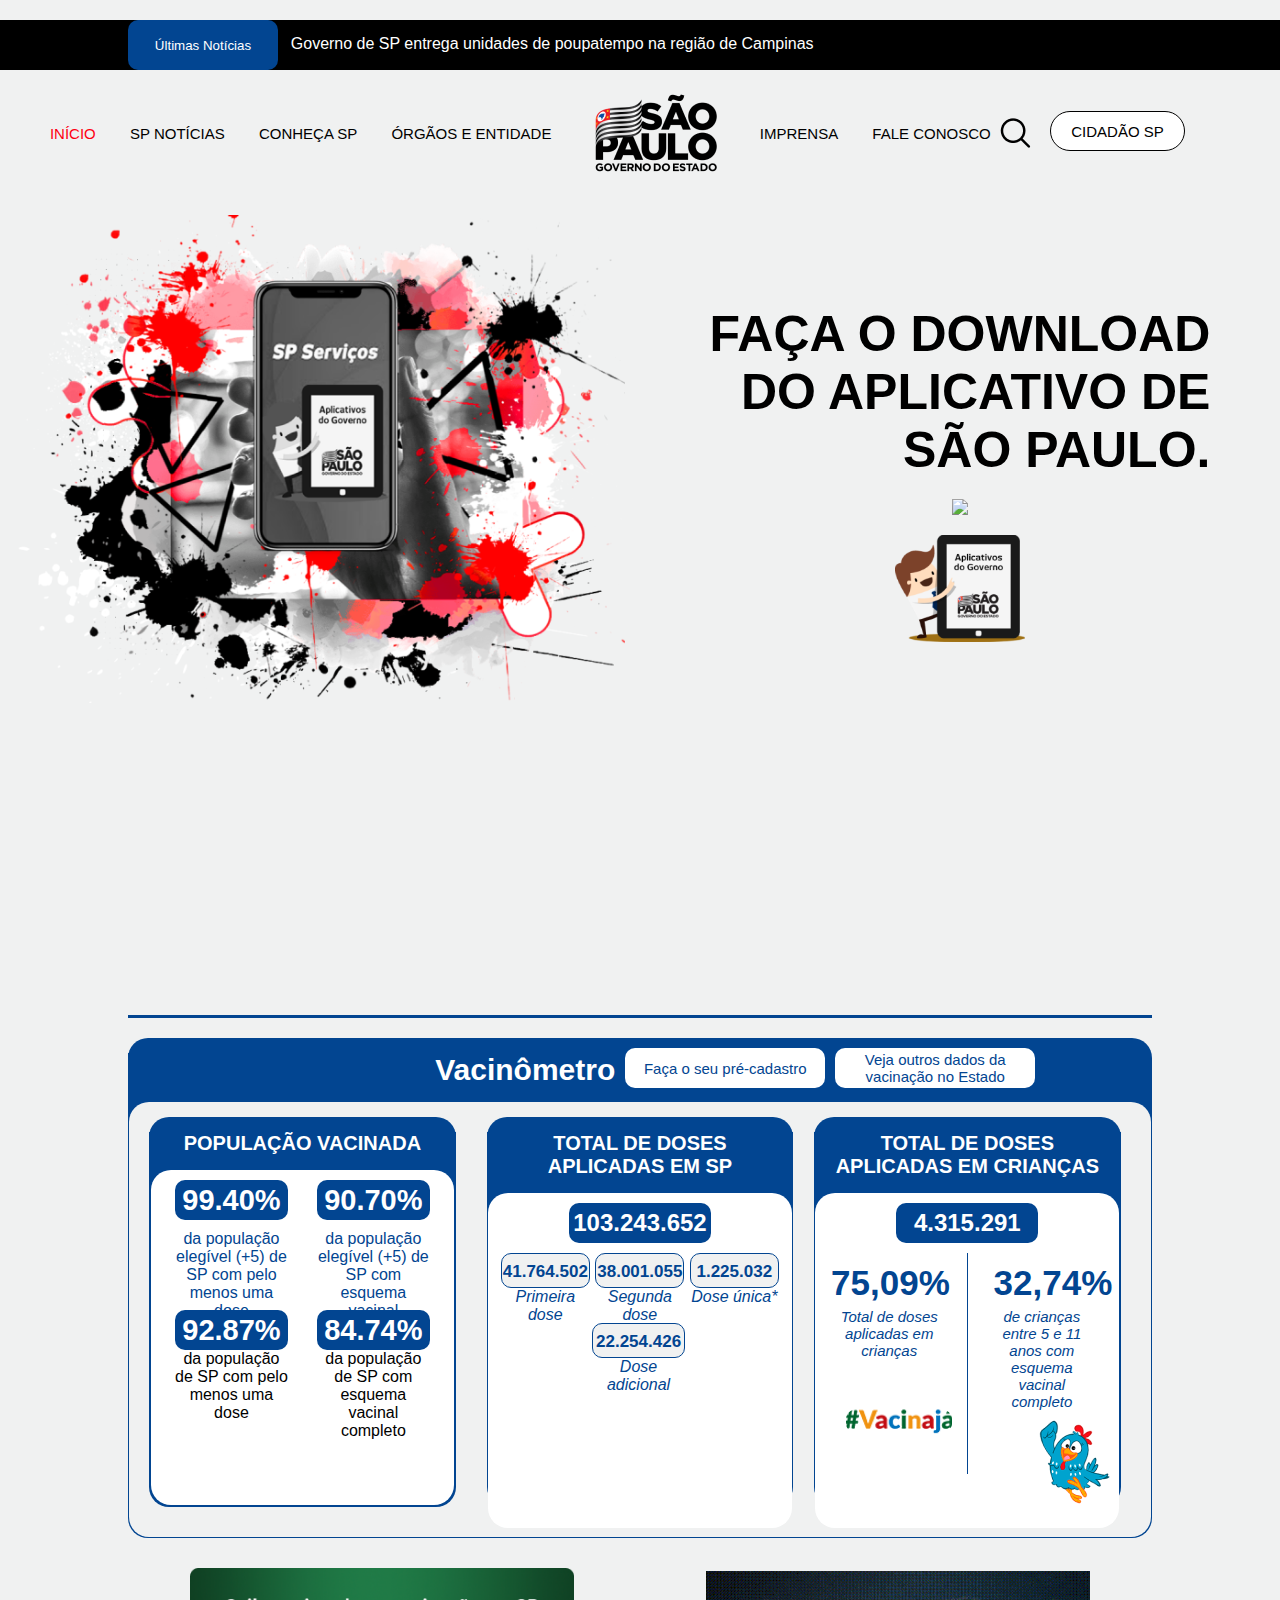
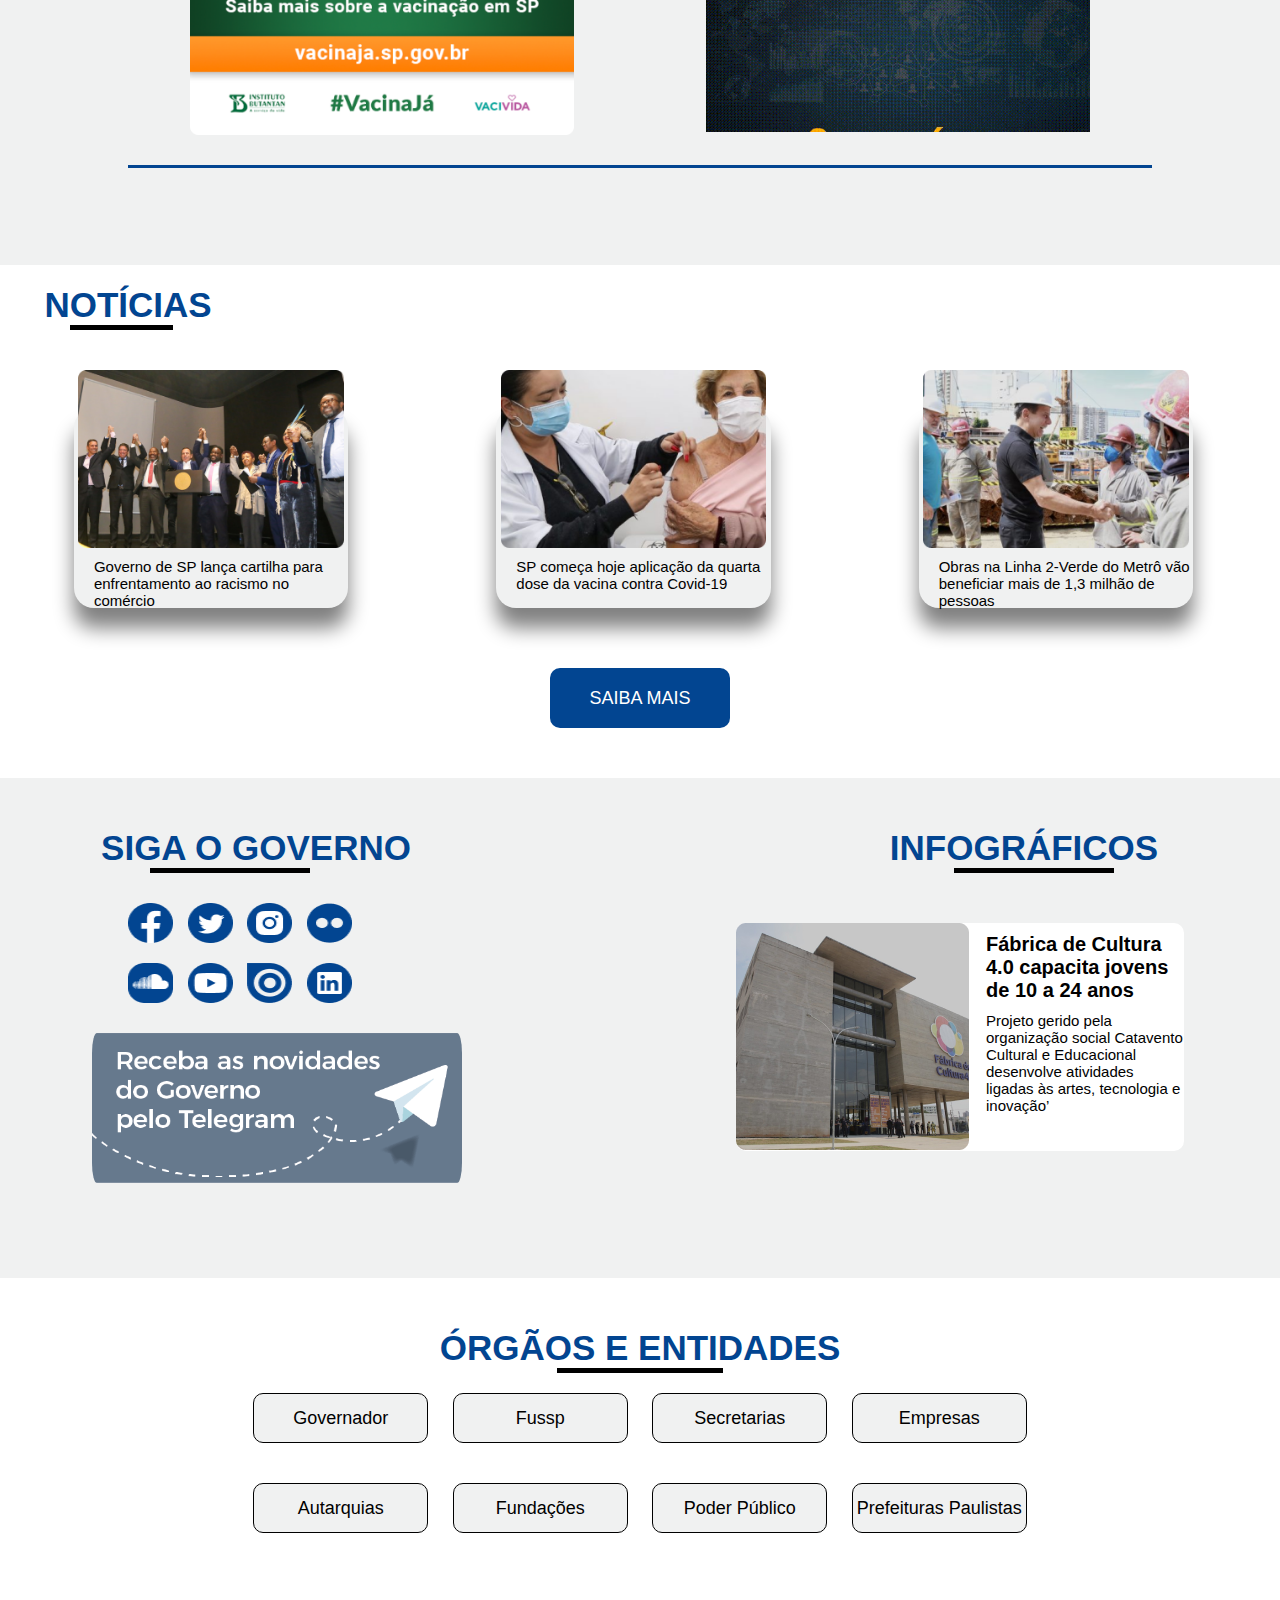
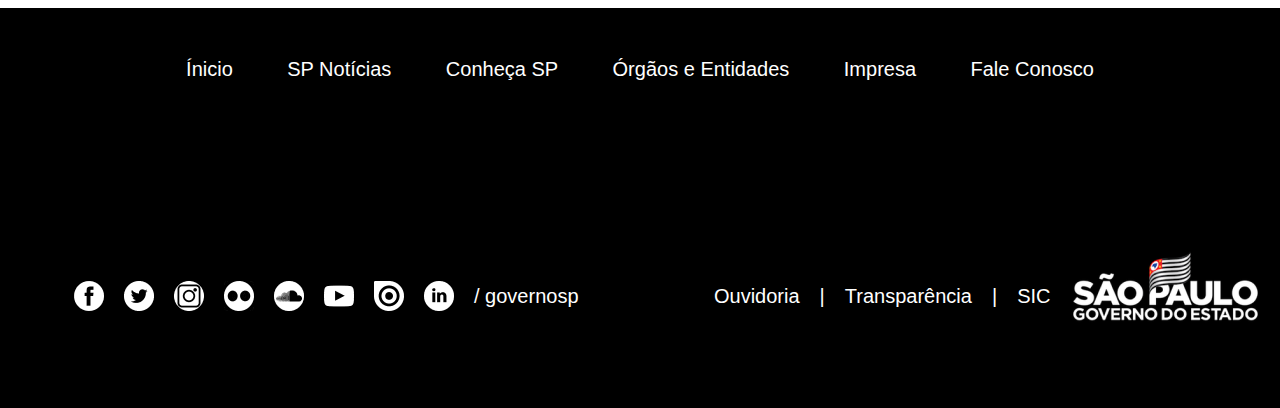
==== index.html @ 32636999 "Add files via upload" ====
<!DOCTYPE html>
<html lang="pt-br">

    <head>
        <meta charset="utf-8" />
        <meta http-equiv="content-language" content="pt-br, en-US," />
        <meta http-equiv="X-UA-Compatible" content="IE=edge">
        <meta name="viewport" content="width=device-width, initial-scale=1.0">
        <title>Governo de SP</title>
        <link rel="stylesheet" type="text/css" href="css/style.css">
    </head>

    <body>
        <main>    
            <div class="noticias">
                <button>Últimas Notícias</button>
                <p>Governo de SP entrega unidades de poupatempo na região de Campinas</p>
            </div>

            <header class="desktop">
                <nav class="paginas">
                <a href="#" class="links select">INÍCIO</a>
                <a href="#" class="links">SP NOTÍCIAS</a>
                <a href="#" class="links">CONHEÇA SP</a>
                <a href="#" class="links">ÓRGÃOS E ENTIDADE</a>
                <img src="imagens/logo.png" class="logo">
                <a href="#" class="links">IMPRENSA</a>
                <a href="#" class="links">FALE CONOSCO</a>
                <img src="imagens/lupa.png" class="icone-busca">
                <button class="botao-cidadao"><a href="#">CIDADÃO SP</a></button>
                </nav>
            </header>

            <header class="mobile">
                <nav class="navbar">
                <img src="imagens/lupa.png" class="icone-busca">
                <img src="imagens/logo.png" class="logo-mobile">

                <ul class="nav-menu">
                    <li class="nav-item">
                        <a href="#" class="nav-link  select">INÍCIO</a>
                    </li>

                    <li class="nav-item">
                        <a href="#" class="nav-link">SP NOTÍCIAS</a>
                    </li>

                    <li class="nav-item">
                        <a href="#" class="nav-link">CONHEÇA SP</a>
                    </li>

                    <li class="nav-item">
                        <a href="#" class="nav-link">ÓRGÃOS E ENTIDADES</a>
                    </li>

                    <li class="nav-item">
                        <a href="#" class="nav-link">IMPRENSA</a>
                    </li>

                    <li class="nav-item">
                        <a href="#" class="nav-link">FALE CONOSCO</a>
                    </li>
                </ul>

                    <div class="hamburger">
                        <span class="bar"></span>
                        <span class="bar"></span>
                        <span class="bar"></span>
                    </div>                                    
                </nav>
            </header>

            <section class="capa">
                <div class="sessao-img">
                    <img src="imagens/capa.png">
                </div>

                <div class="sessao-txt">
                    <h1 class="texto-capa">FAÇA O DOWNLOAD<br/>
                    DO APLICATIVO DE <br/>
                    SÃO PAULO.</h1>
                    <div class="download"><img src="imagens/download.png"></div>
                    <div class="boneco"><img src="imagens/boneco 1.png"></div>
                </div>
            </section>  

            <section class="vacina">
                <div class="linha"></div>

                <div class="vacinometro">
                    <h3>Vacinômetro</h3>
                    <button>Faça o seu pré-cadastro</button>
                    <button>Veja outros dados da vacinação no Estado</button>

                    <div class="vacinas">
                        <div class="populacao">
                        <h1>POPULAÇÃO VACINADA</h1>
                        <div class="fundo-vacina">
                        <div class="botao-populacao">
                        <div class="quantidade"><h2>99.40%</h2></div>
                        <p>da população elegível
                        (+5) de SP com
                        pelo menos uma dose</p>
                        </div>

                        <div class="botao-populacao">
                        <div class="quantidade"><h2>90.70%</h2></div>
                        <p>da população elegível
                        (+5) de SP com
                        esquema vacinal completo</p>
                        </div>

                        <div class="botao-populacao2">
                        <div class="quantidade"><h2>92.87%</h2></div>
                        <p>da população de SP com
                        pelo menos uma dose</p>
                        </div>

                        <div class="botao-populacao2">
                        <div class="quantidade"><h2>84.74%</h2></div>
                        <p>da população de SP com
                        esquema vacinal completo</p>
                        </div>
                        </div><!--fundo-vacina-->
                        </div><!--populacao-->

                        <div class="doses-aplicadas">
                            <h1>TOTAL DE DOSES APLICADAS EM SP</h1>
                            <div class="fundo-vacina">

                                <div class="botao-centro">
                                    <div class="numeros"><h2>103.243.652</h2></div>
                                </div>

                                <div class="botao-branco">
                                    <div class="numeros2"><h2>41.764.502</h2></div>
                                    <p>Primeira dose</p>
                                </div>

                                <div class="botao-branco">
                                    <div class="numeros2"><h2>38.001.055</h2></div>
                                    <p>Segunda dose</p>
                                </div>

                                <div class="botao-branco">
                                    <div class="numeros2"><h2>1.225.032</h2></div>
                                    <p>Dose única*</p>
                                </div>

                                <div class="dose-adicional">
                                    <div class="numeros2"><h2>22.254.426</h2></div>
                                    <p>Dose adicional</p>
                                </div>
                            </div><!--fundo-vacina-->
                            </div><!--doses-aplicadas-->

                        <div class="doses-criancas">
                            <h1>TOTAL DE DOSES APLICADAS EM CRIANÇAS</h1>

                            <div class="fundo-vacina">
                                <div class="botao-centro">
                                    <div class="numeros"><h2>4.315.291</h2></div>
                                </div>

                                <div class="lado-es">
                                    <h2>75,09%</h2>
                                    <p>Total de doses aplicadas em crianças</p>
                                    <img src="imagens/vacinaja.png">
                                </div>

                                <div class="linha-vertical"></div>

                                <div class="lado-di">
                                    <h2>32,74%</h2>
                                    <p>de crianças entre 5 e 11 anos com esquema
                                    vacinal completo</p>
                                    <img src="imagens/galinha-pintadinha.png">    
                                </div>
                            </div><!--fundo-vacina-->

                        </div><!--doses-criancas-->
                    </div><!--vacinas-->
                </div><!--vacinometro-->

                <img src="imagens/saibamais.png" class="saibamais">
                <img src="imagens/gif.gif" class="gif">

                <div class="linha"></div>
            </section>

            <section class="ultimas-noticias">
                <h1>NOTÍCIAS</h1>
                <div class="sublinhado"></div>

                <div class="noticia">
                    <div class="fundo-noticia">
                        <img src="imagens/noticia1.png">
                        <div class="fundo-secundario">
                            <p>Governo de SP lança cartilha para 
                            enfrentamento ao racismo no comércio</p>
                        </div>
                    </div><!--fundo-noticia-->

                    <div class="fundo-noticia">
                        <img src="imagens/noticia2.png">
                        <div class="fundo-secundario">
                            <p>SP começa hoje aplicação da quarta dose 
                            da vacina contra Covid-19</p>
                        </div>
                    </div><!--fundo-noticia-->

                    <div class="fundo-noticia">
                        <img src="imagens/noticia3.png">                    
                        <div class="fundo-secundario">
                            <p>Obras na Linha 2-Verde do Metrô vão beneficiar 
                            mais de 1,3 milhão de pessoas</p>
                        </div>
                    </div><!--fundo-noticia-->

                </div><!--noticia-->

                <button class="botao"><a href="">SAIBA MAIS</a></button>
            </section>

            <section class="informacoes">
                <div class="sociais">
                    <h1>SIGA O GOVERNO</h1>
                    <div class="sublinhado2"></div>
                        <div class="icons">
                            <img src="imagens/Facebook.png">
                            <img src="imagens/Twitter.png">
                            <img src="imagens/Instagram.png">
                            <img src="imagens/Flickr.png">
                            <br/>
                            <img src="imagens/SoundCloud.png">
                            <img src="imagens/YouTube.png">
                            <img src="imagens/aaaaa.png">
                            <img src="imagens/LinkedIn.png">
                        </div><!--icons-->

                    <img src="imagens/telegram.gif" class="telegram">
                </div>

                <div class="infografico">
                    <h1>INFOGRÁFICOS</h1>
                    <div class="sublinhado3"></div>

                    <div class="info">                    
                        <div class="fundo-info">
                            <img src="imagens/infografica.png">
                            <h2>Fábrica de Cultura 4.0 capacita 
                            jovens de 10 a 24 anos</h2>

                            <p>Projeto gerido pela organização social Catavento 
                            Cultural e Educacional desenvolve atividades ligadas às artes,
                            tecnologia e inovação’</p>
                        </div>
                    </div>    
                </div><!--infografico-->
            </section>

            <section class="orgaos">
                <h1>ÓRGÃOS E ENTIDADES</h1>
                <div class="sublinhado5"></div>

                <div class="botoes">
                    <button> Governador</button>
                    <button> Fussp</button>
                    <button> Secretarias</button>
                    <button> Empresas</button>
                    <br/>
                    <button> Autarquias</button>
                    <button> Fundações</button>
                    <button> Poder Público</button>
                    <button> Prefeituras Paulistas</button>
                </div>    
            </section>

            <footer class="rodape">
                <div class="link-rodape">
                    <a href="">Ínicio</a>
                    <a href="">SP Notícias</a>
                    <a href="">Conheça SP</a>
                    <a href="">Órgãos e Entidades</a>
                    <a href="">Impresa</a>
                    <a href="">Fale Conosco</a>
                </div>

                <div class="icones-branco">
                    <img src="imagens/facebook-branco.png">
                    <img src="imagens/twitter-branco.png">
                    <img src="imagens/instagram-branco.png">
                    <img src="imagens/flickr-branco.png">
                    <img src="imagens/soundcloud-branco.png">
                    <img src="imagens/youtube-branco.png">
                    <img src="imagens/aaaaa-branco.png">
                    <img src="imagens/linkedin-branco.png">
                    <p> / governosp </p>
                </div>

                <div class="contatos">            
                    <div class="palavras">
                        <h1>Ouvidoria</h1>
                        <h1>|</h1>
                        <h1>Transparência</h1>
                        <h1>|</h1>
                        <h1>SIC</h1>
                        <div class="logo-branca"><img src="imagens/logo-branca.png"></div>
                    </div>           
                </div><!--contatos-->
            </footer>    
        </main>
        <script src="js/menu.js"></script>
    </body>
</html>
---- css/style.css ----
* {
    margin: 0;
    padding: 0;
    border: 0;
    box-sizing: border-box;
    font-family: arial;
    text-align: center;
}

html,body{
	width: 100%;
    background-color: #F0F1F1;
}

main {
    position: relative;
    width: 100%;
    height: auto;
    margin: auto;
    background-color: #F0F1F1;
}

.noticias{
    width: 100%;
    height: 50px;
    background-color: #000000;
    margin-top: 20px;
}

.noticias button{
    width: 150px;
    height: 50px;
    float: left;
    color: white;
    margin-left: 10%;
    border-radius: 10px;
    background-color: #024591;
}

.noticias p{
    float: left;
    color: white;
    margin-left: 1%;
    margin-top: 15px;
}

.desktop {
    position: relative;
    width: 100%;
    height: 75px;
    font-size: 12px;
    margin-top: 20px;
    margin-left: -30px;
}

.paginas, .links,img{
	text-decoration: none;
	color: black;
	list-style-type: none;
    font-size: 15px;
    vertical-align: middle;
    padding: 0 15px;
}

.links:hover{color: #FF0011;}

.select{color: #FF0011;}

.botao-cidadao{
    background-color: #fff;
    border: black 1.5px solid;
    border-radius: 20px;
    width: 135px;
    height: 40px;
    text-decoration: none;
	color: black;
    font-size: 15px;
    padding: 0 15px;
	color: black;
	list-style-type: none;
    cursor: pointer;
}

.botao-cidadao a{
    text-decoration: none;
	color: black;
	list-style-type: none;
    cursor: pointer;
}

.mobile{
    position: relative;
    display: none;
}

.navbar{
    position: relative;
    min-height: 100px;
    display: flex;
    justify-content: space-between;
    align-items: center;
    padding: 0 24px;
    background-color: #fff;
    border: 1px solid;
    box-shadow: 0px 1px 5px #000;
    font-size: 16px;
}

.hamburger{
    display: none;
    cursor: pointer;
}

.bar{
    display: block;
    width: 30px;
    height: 5px;
    margin: 5px auto;
    -webkit-transition: all 0.3s;
    transition: all 0.3s;
    background-color: #000;
}

.logo-mobile{
    width: 140px;
    height: auto;
}

.icone-busca{
    width: auto;
    height: auto;
    margin-left: -25px;
    cursor: pointer;
}

.capa{
    width: 100%;
    height: 780px;
    margin-top: 50px;
}

.sessao-img{
    width: 50%;
    float: left;
}

.sessao-img img{
    width: 100%;
    height: 100%;
}

.sessao-txt{
    width: 50%;
    float: left;
    text-align: center;
}

.texto-capa{
    font-size: 50px;
    text-align: right;
    margin: 90px auto 0 auto;
    display: flex;
    justify-content: center;
}

.download img{
    width: 40%;
    margin: auto;
    margin-top: 20px; 
}

.boneco img{
    width: 25%;
    margin: auto;
    margin-top: 20px;
}

.vacina{
    position: relative;
    width: 100%;
    height: 500px;
}

.linha{
    width: 80%;
    height: 3px;
    margin: 20px auto;
    background-color: #024591;
}

.vacinometro{
    width: 80%;
    margin: 20px auto;
    border-radius: 20px; 
    height: 500px;
    background-color: #024591;
}

.vacinometro h3{
    color: white;
    font-size: 30px;
    margin: 15px auto;
    float: left;
    padding-left: 30%;
    background-color: #024591;
}

.vacinometro button{
    color: #024591;;
    font-size: 15px;
    width:  200px;
    height: 40px;
    margin: 10px 0 0 10px;
    border-radius: 10px; 
    float: left;
    background-color: white;
    cursor: pointer;
}

.vacinas{
    position: relative;
    width: 99.9%;
    height: 435px;
    border-radius: 20px;
    margin: auto;
    padding: 15px 0;
    background-color: #F0F1F1;
    clear: both;
}

.populacao{
    width: 30%;
    margin: 0 2%;
    border-radius: 20px; 
    height: 390px;
    background-color: #024591;
    float: left;
}

.populacao h1{
    color: white;
    font-size: 20px;
    margin: 15px auto;
    float: none;
    background-color: #024591;
}

.fundo-vacina{
    width: 99%;
    height: 335px;
    border-radius: 20px;
    padding: 10px;
    margin: auto;
    background-color: white;
    clear: both;
}

.botao-populacao{
    float: left;
    width: 40%;
    height: 30px;
    margin: 0px 5%;
}

.botao-populacao h2{
    font-size: 29px;
    line-height: 40px;
}

.botao-populacao p{
    margin-top: 10px;
    color: #024591;
}

.botao-populacao2{
    float: left;
    width: 40%;
    height: 30px;
    margin: 0px 5%;
    margin-top: 100px;
}

.botao-populacao2 h2{
    font-size: 29px;
    line-height: 40px;
}

.botao-populacao p{
    margin-top: 10px;
    color: #024591;
}

.quantidade{
    width: 100%;
    height: 40px;
    border-radius: 10px;
    color: white;
    background-color: #024591;
}

.doses-aplicadas{
    width: 30%;
    margin: 0 1%;
    border-radius: 20px; 
    height: 390px;
    background-color: #024591;
    float: left;
    text-align: center;
}

.doses-aplicadas h1{
    color: white;
    font-size: 20px;
    margin: 15px auto;
    padding: 0 2%;
    background-color: #024591;
}

.botao-branco{
    float: left;
    width: 33.3%;
    height: 30px;
    padding: 0px 1%;
    margin-top: 10px;
}

.dose-adicional{
    float: none;
    clear: both;
    width: 33%;
    height: 30px;
    margin: 0px 33%;
    margin-top: 80px;
}

.dose-adicional p{
    color: #024591;
    font-style: italic;
}

.botao-branco h2{
    font-size: 17px;
    vertical-align: middle;
}

.dose-adicional h2{font-size: 17px;}

.botao-branco p{
    color: #024591;
    font-style: italic;
}

.numeros{
    width: 50%;
    height: 40px;
    border-radius: 10px;
    line-height: 40px;
    color: white;
    display: flex;
    justify-content: center;
    margin: auto;
    background-color: #024591;
}

.numeros2{
    width: 100%;
    height: 35px;
    line-height: 35px;
    border-radius: 10px;
    color: #024591;
    clear: both;
    background-color: #F0F1F1;
    border: #024591 1px solid;
}

.doses-criancas{
    width: 30%;
    margin: 0 1%;
    border-radius: 20px; 
    height: 390px;
    background-color: #024591;
    float: left;
    text-align: center;
}

.doses-criancas h1{
    color: white;
    font-size: 20px;
    margin: 15px auto;
    padding: 0 2%;
    background-color: #024591;
}

.lado-es{
    float: left;
    width: 45%;
    height: 30px;
    padding: 0px 2%;
    margin-top: 20px;
}

.lado-es h2{
    font-size: 35px;
    color: #024591;
    padding-left: 0%;
    margin: auto;
}

.lado-es p{
    font-size: 15px;
    margin-top: 5px;
    color: #024591;
    padding-left: 0%;
    font-style: italic;
}

.lado-es img{
    font-size: 15px;
    margin-top: 50px;
    padding-right: 0%;
    color: #024591;
    object-fit:contain;
}

.linha-vertical{
    width: 0.3%;
    height: 70%;
    float: left;
    margin-left: 5%;
    margin-top: 10px;
    background-color: #024591;
}

.lado-di{
    float: left;
    width: 45%;
    height: 30px;
    padding: 0px 2%;
    margin-top: 20px;
}

.lado-di h2{
    font-size: 35px;
    color: #024591;
    padding-left: 17%;
}

.lado-di p{
    font-size: 15px;
    margin-top: 5px;
    padding-left: 17%;
    font-style: italic;
    color: #024591;
}

.lado-di img{
    font-size: 15px;
    margin-top: 10px;
    padding-left: 55%;
    color: #024591;
}

.saibamais{
    width: 40%;
    height: auto;
    padding: 10px 5%;
}

.gif{
    width: 40%;
    height: auto;
    border-radius: 20px;
    padding: 10px 5%;
}

.ultimas-noticias{
    position: relative;
    width: 100%;
    height: auto;
    background-color: white;
    margin-top: 350px;
}

.ultimas-noticias h1{
    color: #024591;
    font-size: 35px;
    padding-top: 20px;
    padding-right: 80%;
}

.sublinhado{
    width: 8%;
    height: 5px;
    margin-left: 5.5%;
    background-color: #000;
}

.noticia{
    position: relative;
    width: 100%;
}

.fundo-noticia {
    width: 33%;
    margin: 20px auto;
    float: left;
}

.fundo-noticia img{
    width: 70%;
    height: auto;
    margin: 20px auto;
    float: none;
}

.fundo-secundario{
    width: 65%;
    height: 200px; 
    margin: 20px auto;
    margin-top: -160px;
    padding-bottom: 20px;
    border-radius: 20px;
    background-color: #F0F1F1;
    box-shadow: 0px 20px 20px gray;
}

.fundo-noticia p{
    height: auto;
    font-size: 15px;
    text-align: left;
    margin:auto;
    padding: 150px 0 0 20px;
}

.botao{
    position: relative;
    width: 180px;
    height: 60px;
    margin: 50px 0;
    font-size: 18px;
    font-style: bold;
    border-radius: 10px;
    background-color: #024591;
    margin-top: 20px;
    cursor: pointer;
}

.botao a{
    color: white;
    text-decoration: none;
}

.informacoes{
    position: relative;
    width: 100%;
    height: 500px;
    float: left;
}

.sociais{
    position: relative;
    width: 50%;
    float: left;
}

.sociais h1{
    color: #024591;
    font-size: 35px;
    padding-top: 50px;
    padding-right: 20%;
}

.sublinhado2{
    width: 25%;
    height: 5px;
    margin-left: 23.5%;
    background-color: #000;
}

.icons{
    margin-right: 25%;
    padding-top: 20px;
}

.icons img{
    width: 55px;
    height: 60px;
    margin: auto;
    padding: 10px 5px;
}

.telegram{
    width: 400px;
    height: 150px;
    margin-top: 20px;
    border-radius: 20px;
    margin-right: 13.5%;
}

.infografico{
    position: relative;
    width: 50%;
    float: left;
}

.infografico h1{
    color: #024591;
    font-size: 35px;
    padding-top: 50px;
    padding-left: 20%;
}

.sublinhado3{
    width: 25%;
    height: 5px;
    margin-left: 49%;
    background-color: #000;
}

.info{
    float: left;
    padding-right: 25%;
    padding: 0 15%;
}

.info img{
    width: auto;
    height: auto;
    float: left;
    padding: 0;
}

.fundo-info{
    width: 100%;
    height: 228px;
    float: left;
    margin: auto;
    margin-top: 50px;
    border-radius: 10px;
    background-color: white;
}

.fundo-info h2{
    font-size: 20px;
    padding: 10px 0 0 250px;
    text-align: left;
}

.fundo-info p{
    font-size: 15px;
    text-align: left;
    padding: 10px 0 0 250px;
}

.orgaos{
    position: relative;
    width: 100%;
    height: 330px;
    background-color: white;
    margin-top: 500px;
}

.orgaos h1{
    color: #024591;
    font-size: 35px;
    padding-top: 50px;
}

.sublinhado5{
    width: 13%;
    height: 5px;
    margin: auto;
    background-color: #000;
}

.botoes button{
    position: relative;
    width: 175px;
    height: 50px;
    font-size: 18px;
    font-style: bold;
    border: #000 1px solid;
    border-radius: 10px;
    background-color: #F0F1F1;
    margin: 20px 10px;
    cursor: pointer;
}

.botoes button:hover{
    color: white;
    background-color: #024591;
}

.rodape{
    position: relative;
    width: 100%;
    height: 400px;
    background-color: #000000;
}

.link-rodape{
    height: auto;
    padding-top: 50px;
}

.link-rodape a{
    color: white;
    font-size: 20px;
    padding: 0px 25px;
    cursor: pointer;
    text-decoration: none;
}

.icones-branco{
    width: 50%;
    height: auto;
    float: left;
    margin: auto;
    margin-top: 180px;
    padding: 0  10px;
    padding-left: 5%;
}

.icones-branco img{
    float: left;
    padding: 0 10px;
    margin-top: 20px;
}

.icones-branco p{
    float: left;
    padding: 0 10px;
    font-size: 20px;
    color: white;
    line-height: 70px;
}

.contatos{
    width: 50%;
    height: auto;
    float: right;
    margin-top: 165px;
    padding-left: 1%;
    display: block;
    padding-left: 5%;
}

.contatos h1{
    float: left;
    padding: 0 10px;
    margin-top: 20px;
    font-size: 20px;
    font-weight: 300;
    color: white;
    line-height: 60px;
}

.contatos img{
    float: left;
    padding: 0 10px;
}

@media screen and (max-width:768px){
    .noticias{display: none;}

    .hamburger {
        display: block;
        padding:  0 1%;
    }    
    
    .mobile{   
        display: block;  
        z-index: 99;
    }

    .desktop{display: none;}
    
    .navbar{
        position: fixed;
        width: 100%;
        top: 0;
    }

    .hamburger.active .bar:nth-child(2){
        opacity: 0;
    }

    .hamburger.active .bar:nth-child(1){
        transform: translateY(10px) rotate(45deg);
    }

    .hamburger.active .bar:nth-child(3){
        transform: translateY(-10px) rotate(-45deg);
    }

    .nav-menu.active{right: 0;}

    .nav-menu{
        position: fixed;
        right: -100%;
        top: 120px;
        gap: 0;
        flex-direction: column;
        background-color: #fff;
        width: 40%;
        text-align: center;
        transition: 0.3s;
        list-style-type: none;
    }

    .nav-link{
        font-size: 16px;
        text-decoration: none;
    }

    .nav-link:hover{font-size: 24px;}
    
    .nav-item{
        width: 100%;
        margin: 5px 0;
        padding: 10px 0;
        border-bottom: #000 1px solid;        
    }

    .nav-branding {border: solid;}    

    .capa{height: auto;}
    
    .sessao-img{
        width: 100%;
        display: block;
        margin: 30px auto;
    }	

    .sessao-txt{
        width: 100%;
        float: none;
        margin-top: 170px;
        padding: 0 2%;
    }	

    .texto-capa{
        text-align: center;
        padding: 0 10%;
        margin: auto;
        font-size: 40px;
    }
    
    .sessao-txt .download{margin: auto;}
    
    .download img{
        width: 65%;
        padding: 0 2%;
        margin: auto;
        margin-top: 30px; 
    }
    
    .boneco img{
        width: 43%;
        padding: 0 2%;
        margin: auto;
        margin-top: 30px;
    }

    .vacinometro{
        width: 95%;
        margin: 20px auto;
        border-radius: 20px; 
        height: auto;
        background-color: #024591;
    }
    
    .vacinometro h3{
        border-radius: 50px;
        margin: 50px auto;
        float: none;
        padding: 20px 0 0 0;
    }
    
    .vacinometro button{
        width:  60%;
        margin: 20px auto;
        float: none;
        display: block;
    }
    
    .vacinas{
        width: 99%;
        height: auto;
    }
    
    .populacao{
        width: 95%;
        margin: 20px auto;
        height: auto;
        float: none;
    }
    
    .populacao h1{
        margin: 15px auto;
        padding: 0;
        padding-top: 20px;
        border-radius: 20px;
        float: none;
    }

    .botao-populacao, .botao-populacao2{
        float: none;
        margin: auto;
        margin-top: 0px;
        margin-bottom: 90px;
    }

    .quantidade h2{
        font-size: 25px;
        line-height: 40px;
    }

    .quantidade p{
        width: 100%;
        font-size: 25px;
        line-height: 40px;
    }
    
    .fundo-vacina{
        width: 99%;
        height: auto;
        border-radius: 20px;
        padding: 10px;
        margin: auto;
        background-color: white;
        clear: both;
    }

    .doses-aplicadas{
        width: 95%;
        margin: 20px auto;
        height: auto;
        float: none;
    }

    .doses-aplicadas h1{
        margin: 15px auto;
        padding: 0;
        padding-top: 20px;
        border-radius: 20px;
        float: none;
    }

    .dose-adicional{width: 50%;}

    .botao-centro,.dose-adicional{margin: 20px auto;}

    .botao-branco{
        width: 50%;
        float: none;
        margin: auto;
        margin-bottom: 40px;
    }

    .numeros,.numeros2 h2{
        font-size: 15px;
        line-height: 40px;
    }

    .doses-criancas{
        width: 95%;
        margin: 20px auto;
        height: auto;
        float: none;
    }
    
    .doses-criancas h1{
        margin: 15px auto;
        padding: 0 1%;
        padding-top: 20px;
        border-radius: 20px;
        float: none;
    }
        
    .lado-es{
        float: none;
        width: 100%;
        height: auto;
        margin: auto;
    }
    
    .lado-es h2{padding-left: 0%;}
    
    .lado-es p{
        padding-left: 0;
        margin: 10px auto;
        font-style: italic;
    }
    
    .lado-es img{
        padding: 0;
        margin: 20px auto;
    }
    
    .linha-vertical{
        width: 90%;
        height: 2px;
        float: none;
        margin: 10px auto;
    }
    
    .lado-di{
        float: none;
        width: 100%;
        height: auto;
        margin: auto;
    }
    
    .lado-di h2{padding-left: 0%;}
    
    .lado-di p{
        padding-left: 0;
        margin: 10px auto;
        font-style: italic;
    }
    
    .lado-di img{
        padding: 0;
        margin: 20px auto;
    }
    
    .saibamais{
        width: 50%;
        padding: 10px 0%;
        margin: auto;
    }
    
    .gif{
        width: 50%;
        height: auto;
        border-radius: 20px;
        padding: 10px 0%;
        margin: auto;
    }

    .ultimas-noticias{
        width: 100%;
        height: auto;
        margin-top: 1800px;
    }
    
    .ultimas-noticias h1{
        font-size: 35px;
        padding-top: 20px;
        padding-right: 0%;
    }
    
    .sublinhado{
        width: 10%;
        height: 5px;
        margin: auto;
    }
    
    .noticia{width: 100%;}
    
    .fundo-noticia {
        width: 90%;
        margin: 20px auto;
        float: none;
    }
    
    .fundo-noticia img{
        width: 85%;
        height: auto;
        margin: 20px auto;
        float: none;
    }
    
    .fundo-secundario{
        width: 80%;
        height: auto; 
        margin: 20px auto;
        margin-top: -80px;
        padding-bottom: 20px;
    }
    
    .fundo-noticia p{padding: 85px 0 0 10px;}

    .informacoes{
        width: 100%;
        height: auto;
        float: none;
    }
    
    .sociais{
        width: 100%;
        float: none;
    }
    
    .sociais h1{
        padding-top: 50px;
        padding-right: 0%;
    }
    
    .sublinhado2{margin: auto;}
    
    .icons{
        height: auto;
        margin-right: 0;
        padding-top: 20px;
    }
    
    .icons img{
        width: 55px;
        height: 63px;
        margin: auto;
        padding: 10px 5px;
    }
    
    .telegram{
        width: 50%;
        height: auto;
        margin-top: 20px;
        border-radius: 20px;
        margin-right: 0%;
    }
    
    .infografico{
        width: 100%;
        height: auto;
        float: none;
        margin: auto;
        padding-bottom: 90px;
    }
    
    .infografico h1{
        font-size: 25px;
        padding-top: 50px;
        padding-left: 0%;
    }
    
    .sublinhado3{
        width: 25%;
        height: 5px;
        margin: auto;
    }
    
    .info img{
        width: 90%;
        height: auto;
        float: none;
        padding: 0;
    }

    .fundo-info{
        width: 80%;
        height: auto;
        float: none;
        margin-top: 50px;
        padding: 10px 2%;
    }

    .fundo-info h2{
        font-size: 20px;
        padding: 10px 0 0 0px;
        text-align: center;
    }
    
    .fundo-info p{
        font-size: 15px;
        text-align: center;
        padding: 10px 0 0 0px;
    }
    
    .orgaos{
        width: 100%;
        height: auto;
        display: block;
    }
    
    .rodape{
        position: absolute;
        width: 100%;
        display: block;
        height: auto;
    }
    
    .link-rodape{display: none;}   
   
    .icones-branco{
        width: 100%;
        height: auto;
        float: none;
        margin: auto;
        margin-top: 50px;
        padding: 0 5%;
    }
    
    .icones-branco img{
        float: left;
        padding: 0 10px;
        margin-top: 20px;
    }
    
    .icones-branco p{
        float: left;
        padding: 0 5px;
        font-size: 20px;
        line-height: 70px;
    }
    
    .contatos{
        width: 100%;
        float: none;
        margin-top: 180px;
        padding: 0 30px;
    }

    .palavras{
        width: 100%;
        margin-top: 20px;
    }
    
    .contatos h1{
        float: left;
        padding: 0 3%;
        margin: 0 auto;
        margin-top: 20px;
        font-size: 20px;
        font-weight: 300;
        color: white;
        line-height: 60px;
    }
  
    .contatos img{
        float: none;
        margin: 20px auto;
        padding: 0 0%;
    }
}

@media screen and (min-width: 770px) {
    @media screen and (max-width: 1180px){
        .noticias{display: none;}
    
        .hamburger {
            display: block;
            padding:  0 1%;
        }    
        
        .mobile{   
            display: block;  
            z-index: 99;
        }
    
        .desktop{display: none;}
        
        .navbar{
            position: fixed;
            width: 100%;
            top: 0;
        }
    
        .hamburger.active .bar:nth-child(2){opacity: 0;}
    
        .hamburger.active .bar:nth-child(1){transform: translateY(10px) rotate(45deg);}
    
        .hamburger.active .bar:nth-child(3){transform: translateY(-10px) rotate(-45deg);}
    
        .nav-menu.active{right: 0;}
    
        .nav-menu{
            position: fixed;
            right: -100%;
            top: 120px;
            gap: 0;
            flex-direction: column;
            background-color: #fff;
            width: 40%;
            text-align: center;
            transition: 0.3s;
            list-style-type: none;
        }
    
        .nav-link{
            font-size: 16px;
            text-decoration: none;
        }
    
        .nav-link:hover{font-size: 24px;}
        
        .nav-item{
            width: 100%;
            margin: 5px 0;
            padding: 10px 0;
            border-bottom: #000 1px solid;        
        }
    
        .nav-branding{border: solid;}    

        .capa{height: 370px;}
        
        .sessao-img{margin-top: 100px;}
        
        .sessao-txt{margin-top: 150px;}	
    
        .texto-capa{
            width: 100%;
            padding: 0 10%;
            margin: auto;
            text-align: center;
            font-size: 40px;
        }         

        .linha{
            width: 85%;
            margin-top: 180px;
        }
    
        .vacinometro{
            width: 85%;
            margin: 20px auto;
            border-radius: 20px; 
            height: auto;
        }
        
        .vacinometro h3{
            border-radius: 50px;
            margin: auto;
            float: none;
            padding: 20px 0 0 0;
            background-color: #024591;
        }
        
        .vacinometro button{
            width:  50%;
            height: 40px;
            margin: 20px auto;
            border-radius: 10px; 
            float: none;
            display: block;
        }
        
        .vacinas{
            width: 99%;
            height: auto;
            border-radius: 20px;
            margin: auto;
            padding: 15px 0;
        }
        
        .populacao{
            width: 95%; 
            margin: 20px auto; 
            height: auto; 
            float: none;
        }
        
        .populacao h1{
            margin: 15px auto; 
            padding: 0; 
            padding-top: 20px; 
            border-radius: 20px; 
            float: none;
        }  
    
        .doses-aplicadas{
            width: 95%; 
            margin: 20px auto; 
            height: auto; 
            float: none;
        }
    
        .doses-aplicadas h1{
            margin: 15px auto; 
            padding: 0; 
            padding-top: 20px; 
            border-radius: 20px; 
            float: none;
        }
    
        .botao-centro, .botao-branco{
            margin-top: 20px;
            margin-bottom: 40px;
        }

        .botao-populacao{margin: 40px 5%;}
        
        .botao-populacao2{
            margin: 40px 5%;
            margin-top: 100px;
        }

        .doses-criancas{
            width: 95%; 
            margin: 20px auto; 
            height: auto; 
            float: none;
        }
        
        .doses-criancas h1{
            margin: 15px auto; 
            padding: 0; 
            padding-top: 20px; 
            border-radius: 20px; 
            float: none;
        }            
      
        .saibamais{
            clear: both;
            width: 40%;
            padding: 10px 2%;
            margin: auto;
        }
        
        .gif{
            width: 40%;
            border-radius: 30px;
            padding: 10px 2%;
            margin: auto;
        }

        .linha{
            margin-top: 20px;
            clear: both;
        }
    
        .ultimas-noticias{
            width: 100%;
            height: auto;
            margin-top: 1450px;
        }
        
        .ultimas-noticias h1{
            font-size: 35px;
            padding-top: 20px;
            padding-right: 0%;
        }
        
        .sublinhado{
            width: 8%;
            height: 5px;
            margin: auto;
        }               
        
        .fundo-noticia img{
            width: 90%;
            height: auto;
            margin: 20px auto;
            float: none;
        }
        
        .fundo-secundario{
            width: 85%;
            height: auto; 
            margin: 20px auto;
            margin-top: -80px;
            padding-bottom: 20px;
        }
        
        .fundo-noticia p{padding: 85px 0 0 10px;}
            
        .informacoes{
            width: 100%;
            height: 400px;
            float: none;
        }
        
        .sociais{
            position: relative;
            width: 100%;
            float: none;
        }
        
        .sociais h1{
            padding-top: 50px;
            padding-right: 0%;
        }
        
        .sublinhado2{margin: auto;}
        
        .icons{
            margin-right: 0;
            padding-top: 20px;
        }
        
        .icons img{
            width: 55px;
            height: 63px;
            margin: auto;
        }
        
        .telegram{
            width: 45%;
            height: auto;
            margin-top: 20px;
            margin-right: 0%;
        }
        
        .infografico{
            width: 100%;
            float: none;
            margin: auto;
        }
        
        .infografico h1{
            padding-top: 50px;
            padding-left: 0%;
        }
        
        .sublinhado3{
            width: 25%;
            height: 5px;
            margin: auto;
        }
        
        .info{
            float: none;
            padding-right: 20%;
        }
        
        .info img{
            width: auto;
            height: auto;
            float: left;
            padding: 0;
        }
        
        .fundo-info{
            width: 100%;
            height: auto;
            float: none;
            margin-top: 50px;
            padding: 0 2%;
        }
        
        .orgaos{
            width: 100%;
            height: auto;
        }

        .rodape{
            position: absolute;
            width: 100%;
            height: auto;
        }
        
        .link-rodape{
            display: none;
        }   
       
        .icones-branco{
            width: 100%;
            float: none;
            margin: auto;
            margin-top: 50px;
        }
        
        .icones-branco img{
            float: left;
            padding: 0 10px;
            margin-top: 20px;
        }
        
        .icones-branco p{
            float: left;
            padding: 0 5px;
            font-size: 20px;
            line-height: 70px;
        }
        
        .contatos{
            width: 100%;
            float: none;
            margin-top: 150px;
            padding: 0 30px;
        }
    
        .palavras{
            padding-left: 10%;
        }
        
        .contatos h1{
            float: left;
            padding: 0 2%;
            margin: 0 auto;
            margin-top: 20px;
            font-size: 20px;
            font-weight: 300;
            line-height: 60px;
        }
    
        .logo-branca{
            width: 100%;
        }
        
        .contatos img{
            float: none;
            margin: 20px auto;
            padding: 0 0%;
            clear: both;
        }
    }
}

@media screen and (max-width: 480px){

    .texto-capa{font-size: 30px;}

    .download img{
        width: 85%;
        padding: 0 2%;
        margin: auto;
        margin-top: 30px; 
    }

    .botao-populacao, .botao-populacao2{
        float: none;
        margin: auto;
        margin-top: 0px;
        margin-bottom: 110px;
    }
    
    .boneco img{
        width: 55%;
        padding: 0 2%;
        margin: auto;
        margin-top: 30px;
    }

    .saibamais, .gif, .telegram{width:60%;}

    .ultimas-noticias{margin-top: 2000px;}

    .fundo-noticia p{
        height: auto;
        font-size: 12px;
        text-align: left;
        margin:auto;
        padding: 85px 0 0 10px;
    }

    .info img{
        width: 90%;
        height: auto;
        float: none;
        padding: 0;
    }

    .fundo-info{
        width: 100%;
        height: auto;
        float: none;
        margin-top: 50px;
        border-radius: 10px;
        padding: 20px 2%;
        background-color: white;
    }

    .fundo-info h2{
        font-size: 20px;
        padding: 10px 0 0 0px;
        text-align: center;
    }
    
    .fundo-info p{
        font-size: 15px;
        text-align: center;
        padding: 10px 0 0 0px;
    }

    .orgaos{display: block;}   
    
    .contatos h1{font-size: 17px;}
}
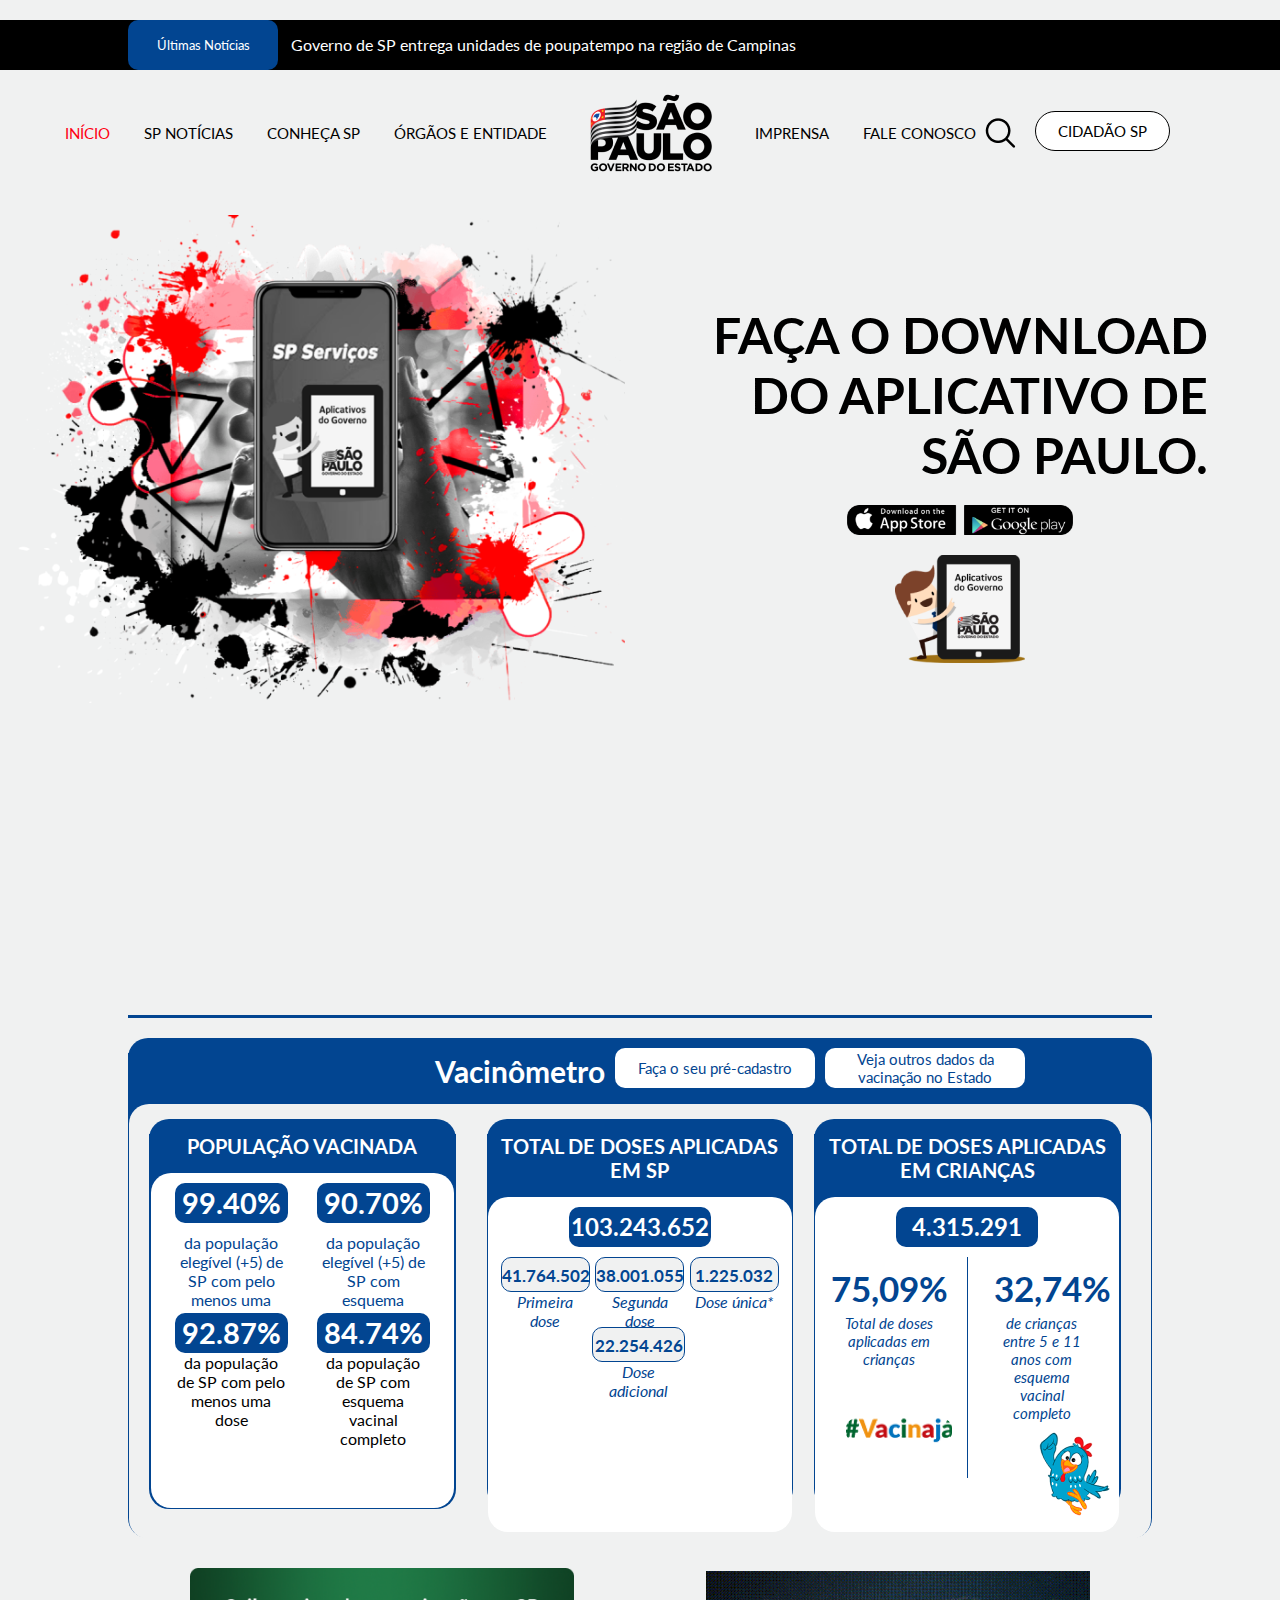
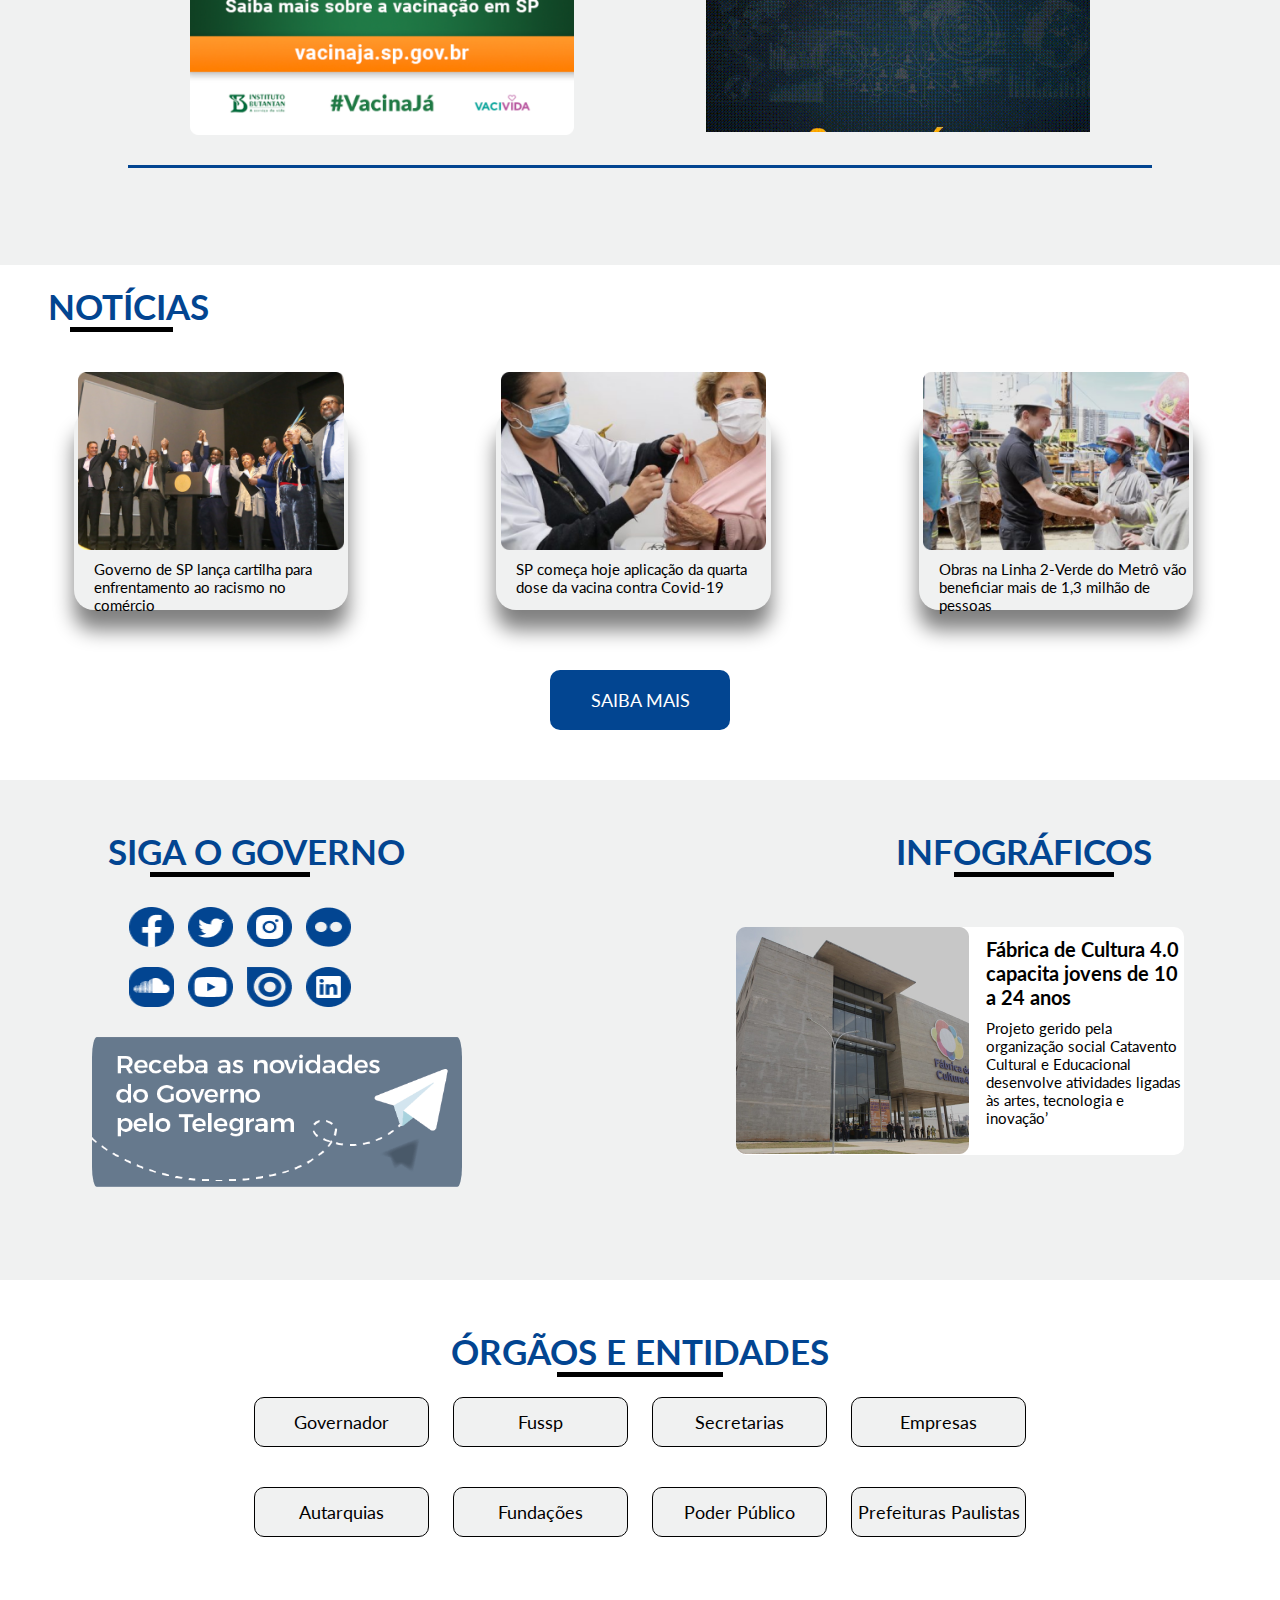
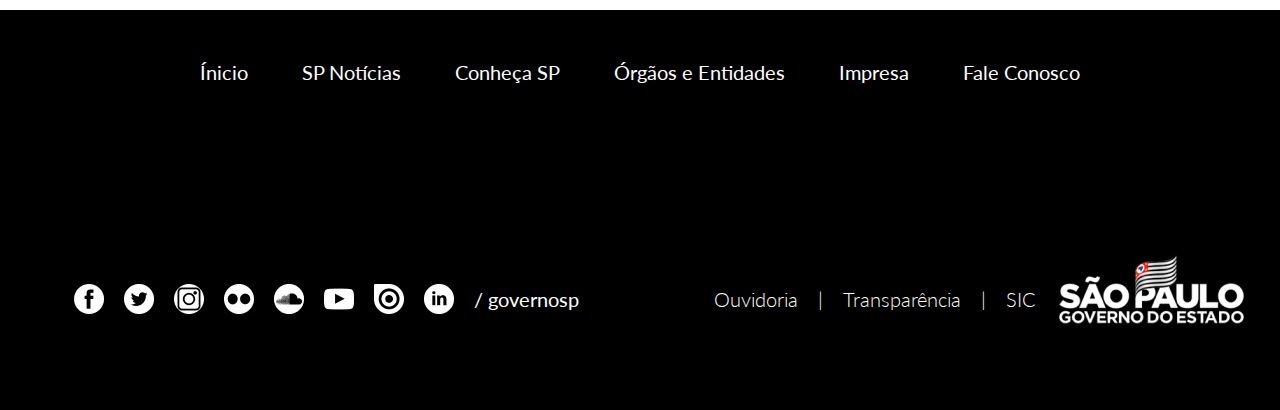
==== commit 68d848e2: "Add files via upload" ====
--- a/index.html
+++ b/index.html
@@ -8,6 +8,8 @@
         <meta name="viewport" content="width=device-width, initial-scale=1.0">
         <title>Governo de SP</title>
         <link rel="stylesheet" type="text/css" href="css/style.css">
+        <link rel="icon" href="bandeira.ico" type="image/x-icon" />
+        <link href="https://fonts.googleapis.com/css2?family=Lato:ital,wght@0,100;0,300;0,400;0,700;0,900;1,100;1,300;1,400;1,700;1,900&display=swap" rel="stylesheet">
     </head>
 
     <body>
@@ -24,7 +26,7 @@
                 <a href="#" class="links">CONHEÇA SP</a>
                 <a href="#" class="links">ÓRGÃOS E ENTIDADE</a>
                 <img src="imagens/logo.png" class="logo">
-                <a href="#" class="links">IMPRENSA</a>
+                <a href="paginas/imprensa.html" class="links">IMPRENSA</a>
                 <a href="#" class="links">FALE CONOSCO</a>
                 <img src="imagens/lupa.png" class="icone-busca">
                 <button class="botao-cidadao"><a href="#">CIDADÃO SP</a></button>
@@ -54,7 +56,7 @@
                     </li>
 
                     <li class="nav-item">
-                        <a href="#" class="nav-link">IMPRENSA</a>
+                        <a href="paginas/imprensa.html" class="nav-link">IMPRENSA</a>
                     </li>
 
                     <li class="nav-item">
--- a/css/style.css
+++ b/css/style.css
@@ -3,7 +3,7 @@
     padding: 0;
     border: 0;
     box-sizing: border-box;
-    font-family: arial;
+    font-family: 'Lato';
     text-align: center;
 }
 
@@ -798,7 +798,7 @@
     .nav-menu{
         position: fixed;
         right: -100%;
-        top: 120px;
+        top: 100px;
         gap: 0;
         flex-direction: column;
         background-color: #fff;
@@ -1268,7 +1268,7 @@
         .nav-menu{
             position: fixed;
             right: -100%;
-            top: 120px;
+            top: 100px;
             gap: 0;
             flex-direction: column;
             background-color: #fff;
@@ -1294,7 +1294,7 @@
     
         .nav-branding{border: solid;}    
 
-        .capa{height: 370px;}
+        .capa{height: 525px;}
         
         .sessao-img{margin-top: 100px;}
         
@@ -1310,7 +1310,7 @@
 
         .linha{
             width: 85%;
-            margin-top: 180px;
+            margin-top: 200px;
         }
     
         .vacinometro{
@@ -1600,7 +1600,6 @@
 }
 
 @media screen and (max-width: 480px){
-
     .texto-capa{font-size: 30px;}
 
     .download img{
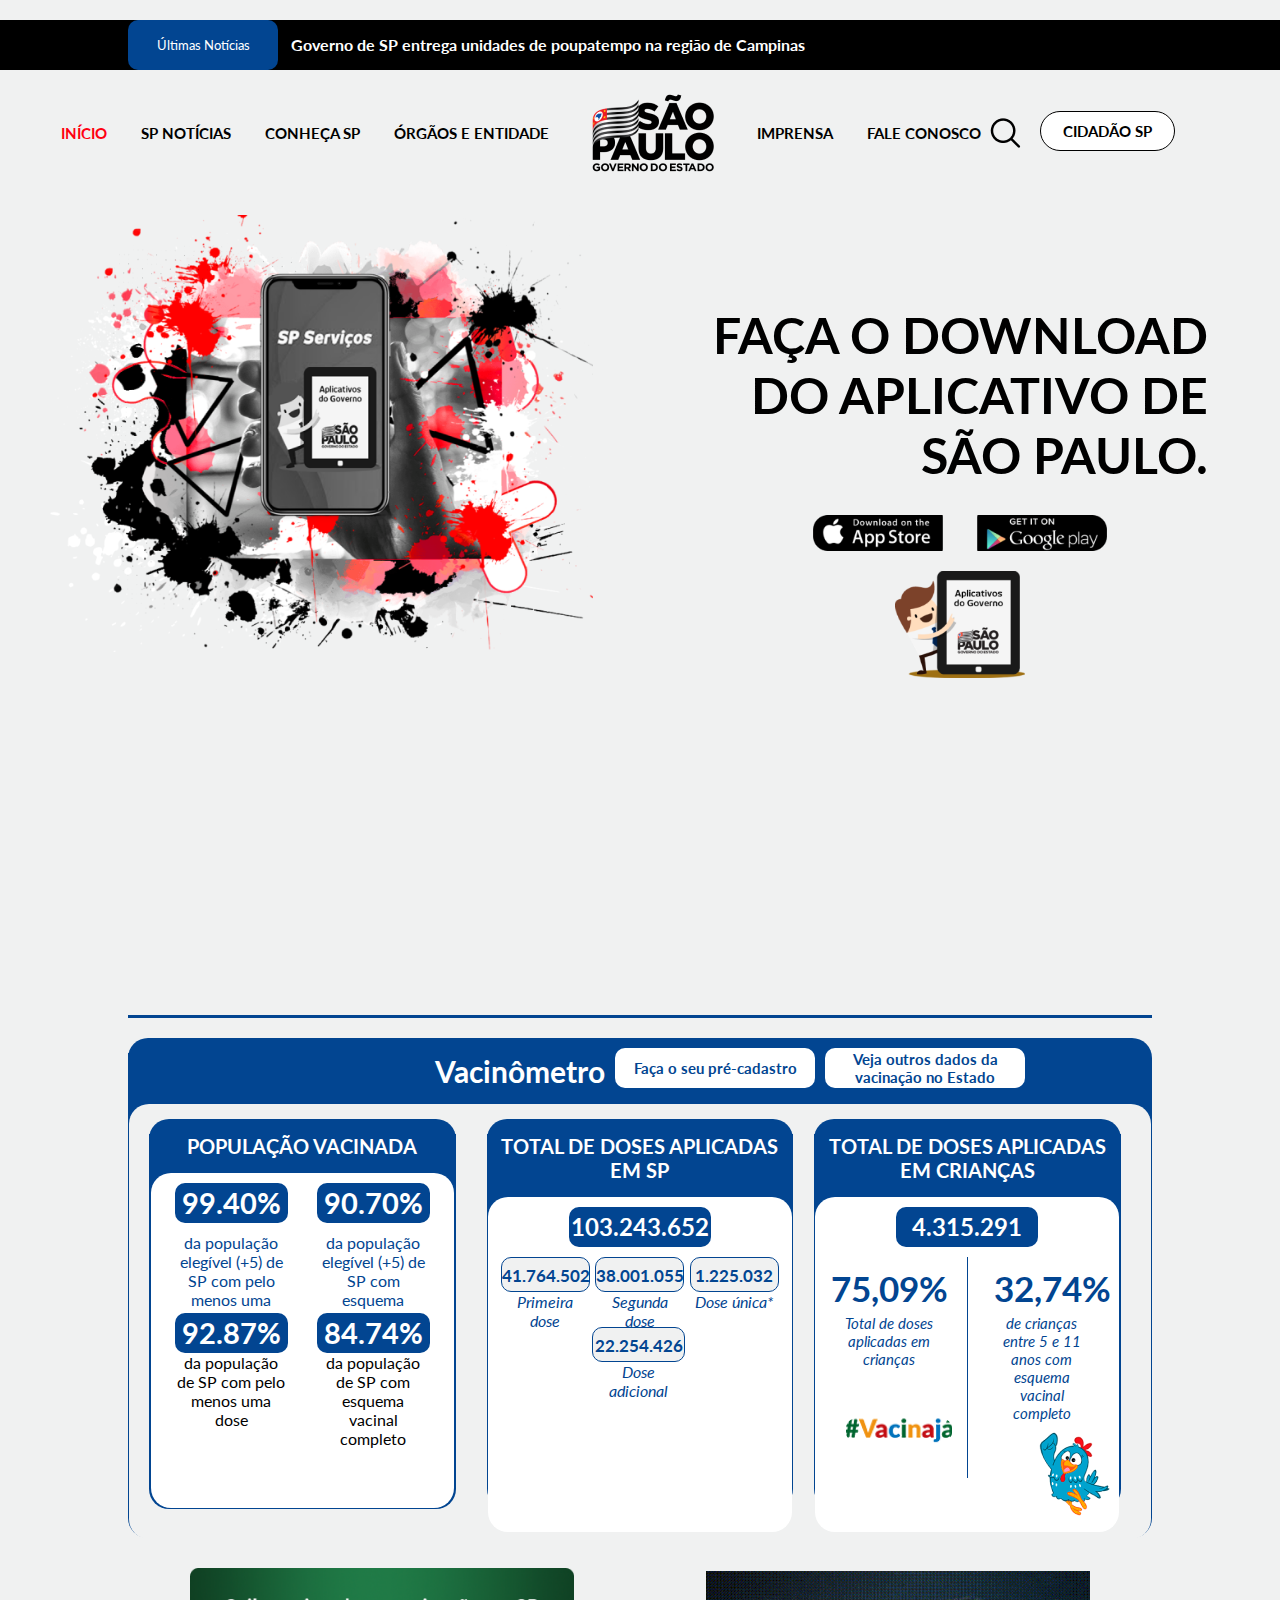
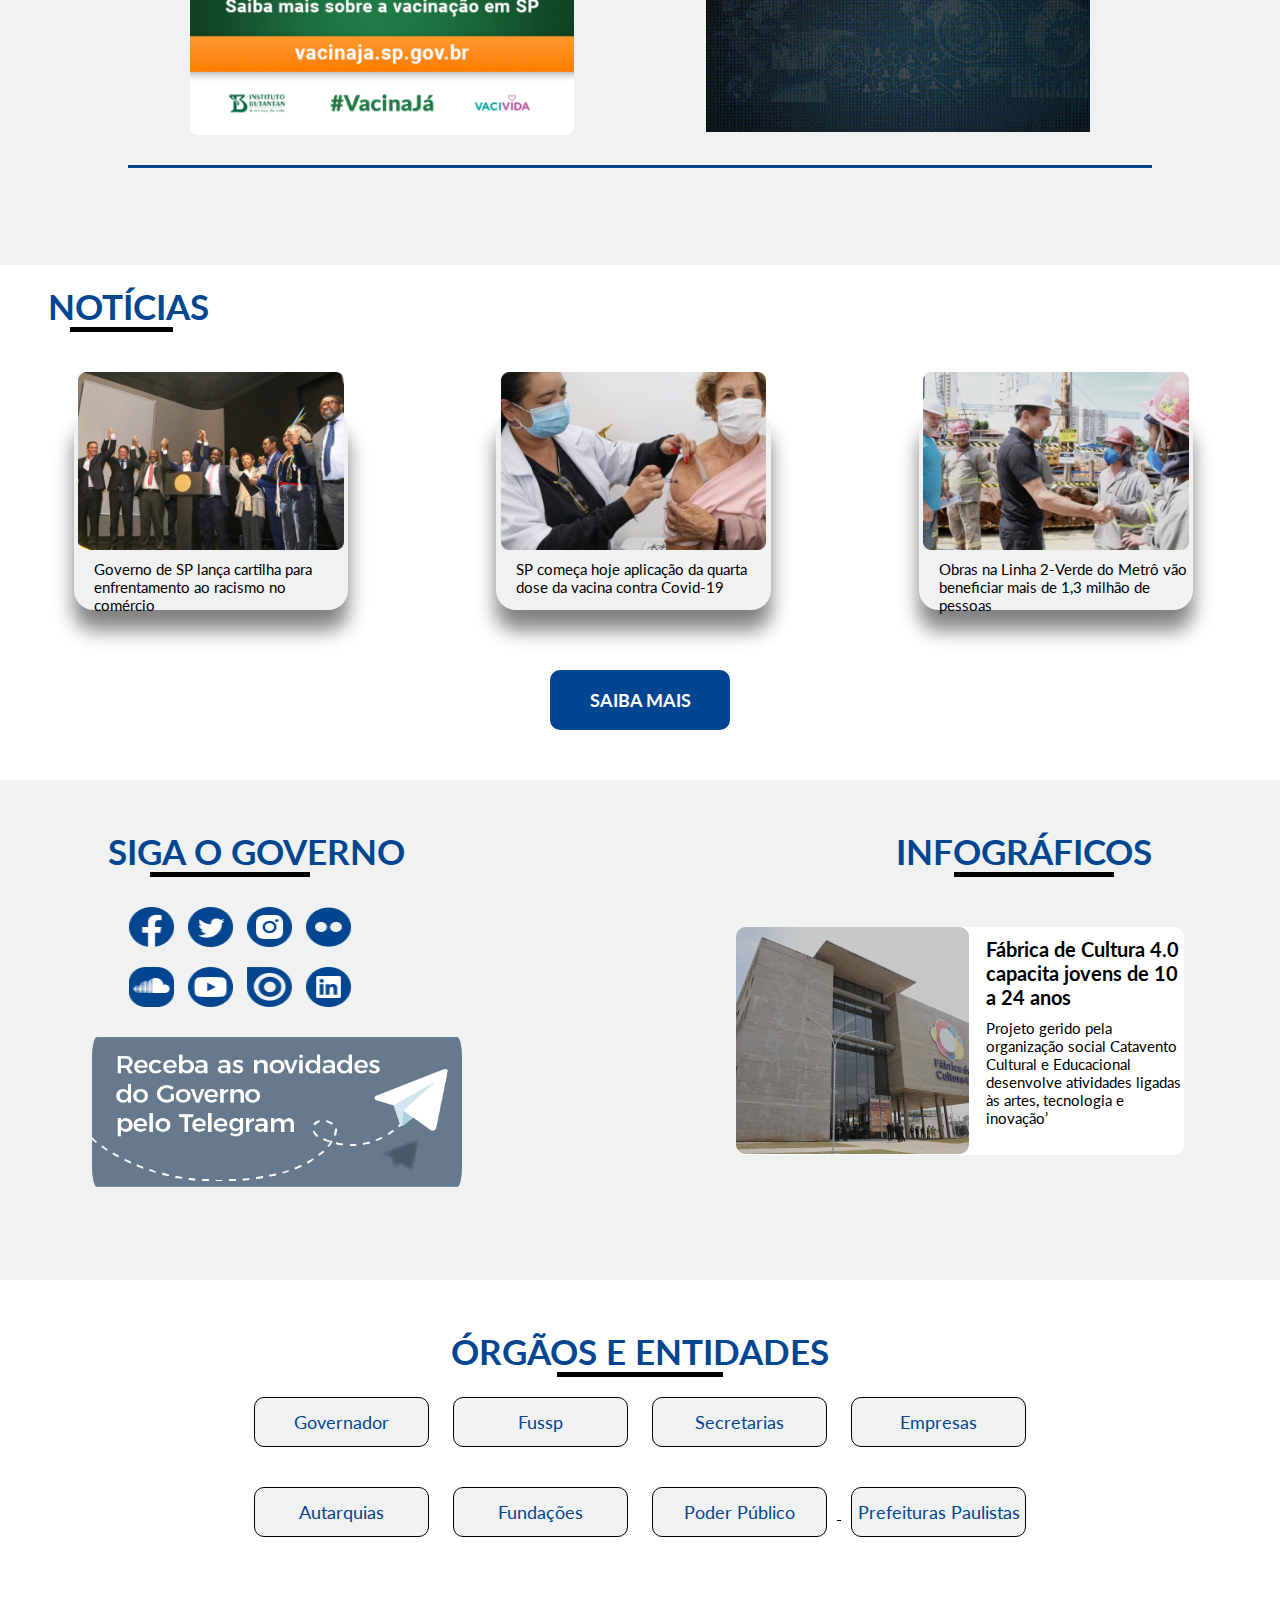
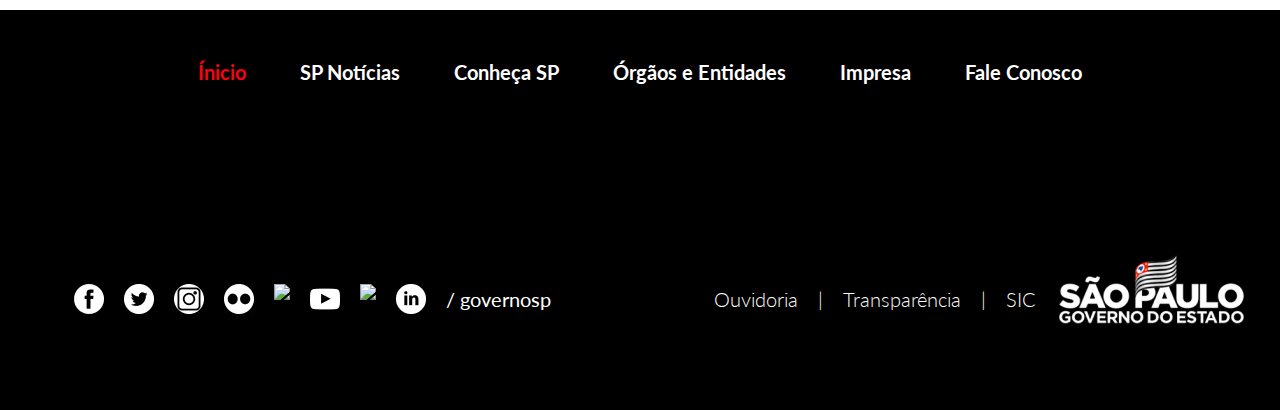
==== commit 74bd8990: "Add files via upload" ====
--- a/index.html
+++ b/index.html
@@ -15,21 +15,21 @@
     <body>
         <main>    
             <div class="noticias">
-                <button>Últimas Notícias</button>
-                <p>Governo de SP entrega unidades de poupatempo na região de Campinas</p>
+                <a href="https://www.saopaulo.sp.gov.br/ultimas-noticias/"><button>Últimas Notícias</button>
+                <p>Governo de SP entrega unidades de poupatempo na região de Campinas</p></a>
             </div>
 
             <header class="desktop">
                 <nav class="paginas">
                 <a href="#" class="links select">INÍCIO</a>
                 <a href="#" class="links">SP NOTÍCIAS</a>
-                <a href="#" class="links">CONHEÇA SP</a>
-                <a href="#" class="links">ÓRGÃOS E ENTIDADE</a>
+                <a href="paginas/conheca.html" class="links">CONHEÇA SP</a>
+                <a href="paginas/orgao.html" class="links">ÓRGÃOS E ENTIDADE</a>
                 <img src="imagens/logo.png" class="logo">
                 <a href="paginas/imprensa.html" class="links">IMPRENSA</a>
                 <a href="#" class="links">FALE CONOSCO</a>
                 <img src="imagens/lupa.png" class="icone-busca">
-                <button class="botao-cidadao"><a href="#">CIDADÃO SP</a></button>
+                <button class="botao-cidadao"><a href="http://www.cidadao.sp.gov.br/" target="_blank">CIDADÃO SP</a></button>
                 </nav>
             </header>
 
@@ -48,11 +48,11 @@
                     </li>
 
                     <li class="nav-item">
-                        <a href="#" class="nav-link">CONHEÇA SP</a>
-                    </li>
-
-                    <li class="nav-item">
-                        <a href="#" class="nav-link">ÓRGÃOS E ENTIDADES</a>
+                        <a href="paginas/conheca.html" class="nav-link">CONHEÇA SP</a>
+                    </li>
+
+                    <li class="nav-item">
+                        <a href="paginas/orgao.html" class="nav-link">ÓRGÃOS E ENTIDADES</a>
                     </li>
 
                     <li class="nav-item">
@@ -81,7 +81,7 @@
                     <h1 class="texto-capa">FAÇA O DOWNLOAD<br/>
                     DO APLICATIVO DE <br/>
                     SÃO PAULO.</h1>
-                    <div class="download"><img src="imagens/download.png"></div>
+                    <div class="download"><a href="https://apps.apple.com/br/app/sp-servicos/id879855533" target="_blank"><img src="imagens/download-ios.png" class="ios"></a> <a href="https://play.google.com/store/apps/details?id=br.gov.sp.prodesp.spservicos" class="android" target="_blank"><img src="imagens/download-android.png"></a></div>
                     <div class="boneco"><img src="imagens/boneco 1.png"></div>
                 </div>
             </section>  
@@ -91,8 +91,8 @@
 
                 <div class="vacinometro">
                     <h3>Vacinômetro</h3>
-                    <button>Faça o seu pré-cadastro</button>
-                    <button>Veja outros dados da vacinação no Estado</button>
+                    <button><a href="https://vacinaja.sp.gov.br/?utm_source=portal&utm_medium=banner-topo&utm_campaign=Cadastro-Vacinaja" target="_blank">Faça o seu pré-cadastro</a></button>
+                    <button><a href="https://vacinaja.sp.gov.br/vacinometro/?utm_source=portal&utm_medium=banner-topo&utm_campaign=Vacinometro-Municipios" target="_blank">Veja outros dados da vacinação no Estado</a></button>
 
                     <div class="vacinas">
                         <div class="populacao">
@@ -184,8 +184,8 @@
                     </div><!--vacinas-->
                 </div><!--vacinometro-->
 
-                <img src="imagens/saibamais.png" class="saibamais">
-                <img src="imagens/gif.gif" class="gif">
+                <a href="https://vacinaja.sp.gov.br/?utm_source=portal&utm_medium=banner&utm_campaign=VacinaJa" target="_blank"><img src="imagens/saibamais.png" class="saibamais"></a>
+                <a href="https://www.seade.gov.br/coronavirus/?utm_source=portal&utm_medium=banner&utm_campaign=boletim-completo" target="_blank"><img src="imagens/gif.gif" class="gif"></a>
 
                 <div class="linha"></div>
             </section>
@@ -221,7 +221,7 @@
 
                 </div><!--noticia-->
 
-                <button class="botao"><a href="">SAIBA MAIS</a></button>
+                <button class="botao"><a href="https://www.saopaulo.sp.gov.br/ultimas-noticias/" target="_blank">SAIBA MAIS</a></button>
             </section>
 
             <section class="informacoes">
@@ -229,18 +229,18 @@
                     <h1>SIGA O GOVERNO</h1>
                     <div class="sublinhado2"></div>
                         <div class="icons">
-                            <img src="imagens/Facebook.png">
-                            <img src="imagens/Twitter.png">
-                            <img src="imagens/Instagram.png">
-                            <img src="imagens/Flickr.png">
+                            <a href="https://www.facebook.com/governosp/" target="_blank"><img src="imagens/Facebook.png"></a>
+                            <a href="https://www.twitter.com/governosp/" target="_blank"><img src="imagens/Twitter.png"></a>
+                            <a href="https://www.instagram.com/governosp/" target="_blank"><img src="imagens/Instagram.png"></a>
+                            <a href="https://www.flickr.com/governosp/" target="_blank"><img src="imagens/Flickr.png"></a>
                             <br/>
-                            <img src="imagens/SoundCloud.png">
-                            <img src="imagens/YouTube.png">
-                            <img src="imagens/aaaaa.png">
-                            <img src="imagens/LinkedIn.png">
+                            <a href="https://soundcloud.com/governosp/" target="_blank"><img src="imagens/SoundCloud.png"></a>
+                            <a href="https://www.youtube.com/governosp/" target="_blank"><img src="imagens/YouTube.png"></a>
+                            <a href="https://www.issuu.com/governosp/" target="_blank"><img src="imagens/Issuu.png"></a>
+                            <a href="https://www.linkedin.com/company/governosp/" target="_blank"><img src="imagens/LinkedIn.png"></a>
                         </div><!--icons-->
 
-                    <img src="imagens/telegram.gif" class="telegram">
+                    <a href="https://t.me/governosp?utm_source=site&utm_medium=banner&utm_campaign=Telegram%20Governo%20SP" target="_blank"><img src="imagens/telegram.gif" class="telegram"></a>
                 </div>
 
                 <div class="infografico">
@@ -266,47 +266,47 @@
                 <div class="sublinhado5"></div>
 
                 <div class="botoes">
-                    <button> Governador</button>
-                    <button> Fussp</button>
-                    <button> Secretarias</button>
-                    <button> Empresas</button>
+                    <a href="http://www.saopaulo.sp.gov.br/orgaos-e-entidades/governador" target="_blank"><button> Governador</button></a>
+                    <a href="http://www.fundosocial.sp.gov.br/" target="_blank"><button> Fussp</button></a>
+                    <a href="http://www.saopaulo.sp.gov.br/orgaos-e-entidades/secretarias" target="_blank"><button> Secretarias</button></a>
+                    <a href="http://www.saopaulo.sp.gov.br/orgaos-e-entidades/empresas" target="_blank"><button> Empresas</button></a>
                     <br/>
-                    <button> Autarquias</button>
-                    <button> Fundações</button>
-                    <button> Poder Público</button>
-                    <button> Prefeituras Paulistas</button>
+                    <a href="http://www.saopaulo.sp.gov.br/orgaos-e-entidades/autarquias" target="_blank"><button> Autarquias</button></a>
+                    <a href="http://www.saopaulo.sp.gov.br/orgaos-e-entidades/fundacoes" target="_blank"><button> Fundações</button></a>
+                    <a href="http://www.saopaulo.sp.gov.br/orgaos-e-entidades/poder-publico" target="_blank"><button> Poder Público</button>
+                    <a href="http://www.saopaulo.sp.gov.br/orgaos-e-entidades/prefeituras-paulistas" target="_blank"><button> Prefeituras Paulistas</button></a>
                 </div>    
             </section>
 
             <footer class="rodape">
                 <div class="link-rodape">
-                    <a href="">Ínicio</a>
-                    <a href="">SP Notícias</a>
-                    <a href="">Conheça SP</a>
-                    <a href="">Órgãos e Entidades</a>
-                    <a href="">Impresa</a>
-                    <a href="">Fale Conosco</a>
+                    <a href="" class=" select">Ínicio</a>
+                    <a href="" class="links-rodape">SP Notícias</a>
+                    <a href="paginas/conheca.html" class="links-rodape">Conheça SP</a>
+                    <a href="paginas/orgao.html" class="links-rodape">Órgãos e Entidades</a>
+                    <a href="paginas/imprensa.html" class="links-rodape">Impresa</a>
+                    <a href="" class="links-rodape">Fale Conosco</a>
                 </div>
 
                 <div class="icones-branco">
-                    <img src="imagens/facebook-branco.png">
-                    <img src="imagens/twitter-branco.png">
-                    <img src="imagens/instagram-branco.png">
-                    <img src="imagens/flickr-branco.png">
-                    <img src="imagens/soundcloud-branco.png">
-                    <img src="imagens/youtube-branco.png">
-                    <img src="imagens/aaaaa-branco.png">
-                    <img src="imagens/linkedin-branco.png">
+                    <a href="https://www.facebook.com/governosp/" target="_blank"><img src="imagens/facebook-branco.png"></a>
+                    <a href="https://www.twitter.com/governosp/" target="_blank"><img src="imagens/twitter-branco.png"></a>
+                    <a href="https://www.instagram.com/governosp/" target="_blank"><img src="imagens/instagram-branco.png"></a>
+                    <a href="https://www.flickr.com/governosp/" target="_blank"><img src="imagens/flickr-branco.png"></a>
+                    <a href="https://soundcloud.com/governosp/" target="_blank"><img src="imagens/soundclound-branco.png"></a>
+                    <a href="https://www.youtube.com/governosp/" target="_blank"><img src="imagens/youtube-branco.png"></a>
+                    <a href="https://www.issuu.com/governosp/" target="_blank"><img src="imagens/aaaaa-branco.png"></a>
+                    <a href="https://www.linkedin.com/company/governosp/" target="_blank"><img src="imagens/linkedin-branco.png"></a>
                     <p> / governosp </p>
                 </div>
 
                 <div class="contatos">            
                     <div class="palavras">
-                        <h1>Ouvidoria</h1>
+                        <a href="https://www.ouvidoria.sp.gov.br/Portal/Default.aspx" target="_blank"><h1>Ouvidoria</h1></a>
                         <h1>|</h1>
-                        <h1>Transparência</h1>
+                        <a href="http://www.transparencia.sp.gov.br/" target="_blank"><h1>Transparência</h1></a>
                         <h1>|</h1>
-                        <h1>SIC</h1>
+                        <a href="http://www.sic.sp.gov.br/" target="_blank"><h1>SIC</h1></a>
                         <div class="logo-branca"><img src="imagens/logo-branca.png"></div>
                     </div>           
                 </div><!--contatos-->
--- a/css/style.css
+++ b/css/style.css
@@ -63,6 +63,8 @@
 }
 
 .links:hover{color: #FF0011;}
+
+.select:hover{color: #FF0011;}
 
 .select{color: #FF0011;}
 
@@ -106,6 +108,11 @@
     font-size: 16px;
 }
 
+a{
+    font-weight: bold;
+    color: #000;
+}
+
 .hamburger{
     display: none;
     cursor: pointer;
@@ -145,8 +152,8 @@
 }
 
 .sessao-img img{
-    width: 100%;
-    height: 100%;
+    width: 90%;
+    height: 90%;
 }
 
 .sessao-txt{
@@ -164,9 +171,9 @@
 }
 
 .download img{
-    width: 40%;
+    width: 25%;
     margin: auto;
-    margin-top: 20px; 
+    margin-top: 30px; 
 }
 
 .boneco img{
@@ -206,7 +213,7 @@
 }
 
 .vacinometro button{
-    color: #024591;;
+    color: #024591;
     font-size: 15px;
     width:  200px;
     height: 40px;
@@ -215,6 +222,11 @@
     float: left;
     background-color: white;
     cursor: pointer;
+}
+
+.vacinometro button a{
+    color: #024591;
+    text-decoration: none;
 }
 
 .vacinas{
@@ -678,6 +690,7 @@
     width: 175px;
     height: 50px;
     font-size: 18px;
+    color: #024591;
     font-style: bold;
     border: #000 1px solid;
     border-radius: 10px;
@@ -704,11 +717,26 @@
 }
 
 .link-rodape a{
+    font-size: 20px;
+    padding: 0px 25px;
+    cursor: pointer;
+    text-decoration: none;
+}
+
+.links-rodape{
     color: white;
     font-size: 20px;
     padding: 0px 25px;
     cursor: pointer;
     text-decoration: none;
+}
+
+.links-rodape:hover{
+    font-size: 20px;
+    padding: 0px 25px;
+    cursor: pointer;
+    text-decoration: none;
+    color: #FF0011;
 }
 
 .icones-branco{
@@ -758,6 +786,14 @@
 .contatos img{
     float: left;
     padding: 0 10px;
+}
+
+@media screen and (max-width:1250px){
+    .download img{
+        width: 35%;
+        margin: auto;
+        margin-top: 20px; 
+    }
 }
 
 @media screen and (max-width:768px){
@@ -849,12 +885,11 @@
     .sessao-txt .download{margin: auto;}
     
     .download img{
-        width: 65%;
-        padding: 0 2%;
-        margin: auto;
-        margin-top: 30px; 
-    }
-    
+        width: 35%;
+        margin: auto;
+        margin-top: 20px; 
+    }
+        
     .boneco img{
         width: 43%;
         padding: 0 2%;
@@ -1345,6 +1380,12 @@
             padding: 15px 0;
         }
         
+        .download img{
+            width: 35%;
+            margin: auto;
+            margin-top: 20px; 
+        }
+
         .populacao{
             width: 95%; 
             margin: 20px auto; 
@@ -1603,7 +1644,7 @@
     .texto-capa{font-size: 30px;}
 
     .download img{
-        width: 85%;
+        width: 45%;
         padding: 0 2%;
         margin: auto;
         margin-top: 30px; 
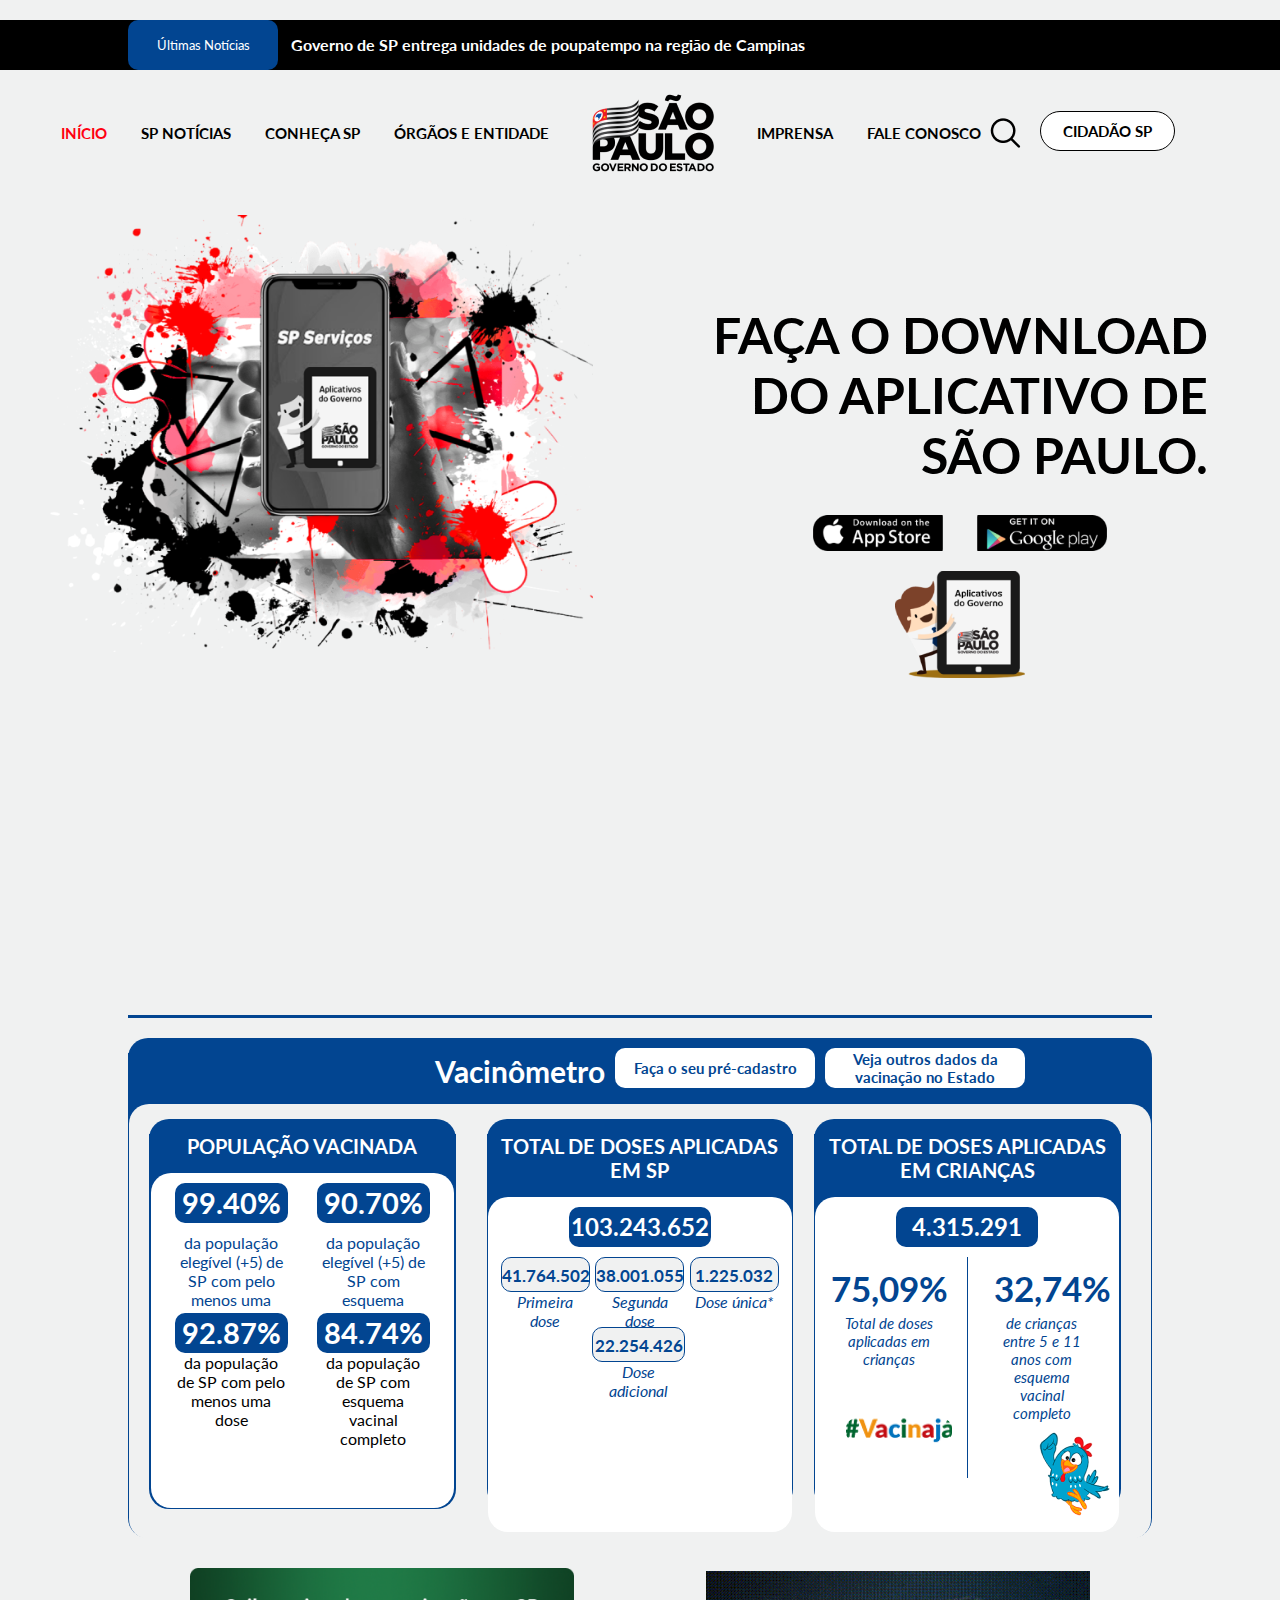
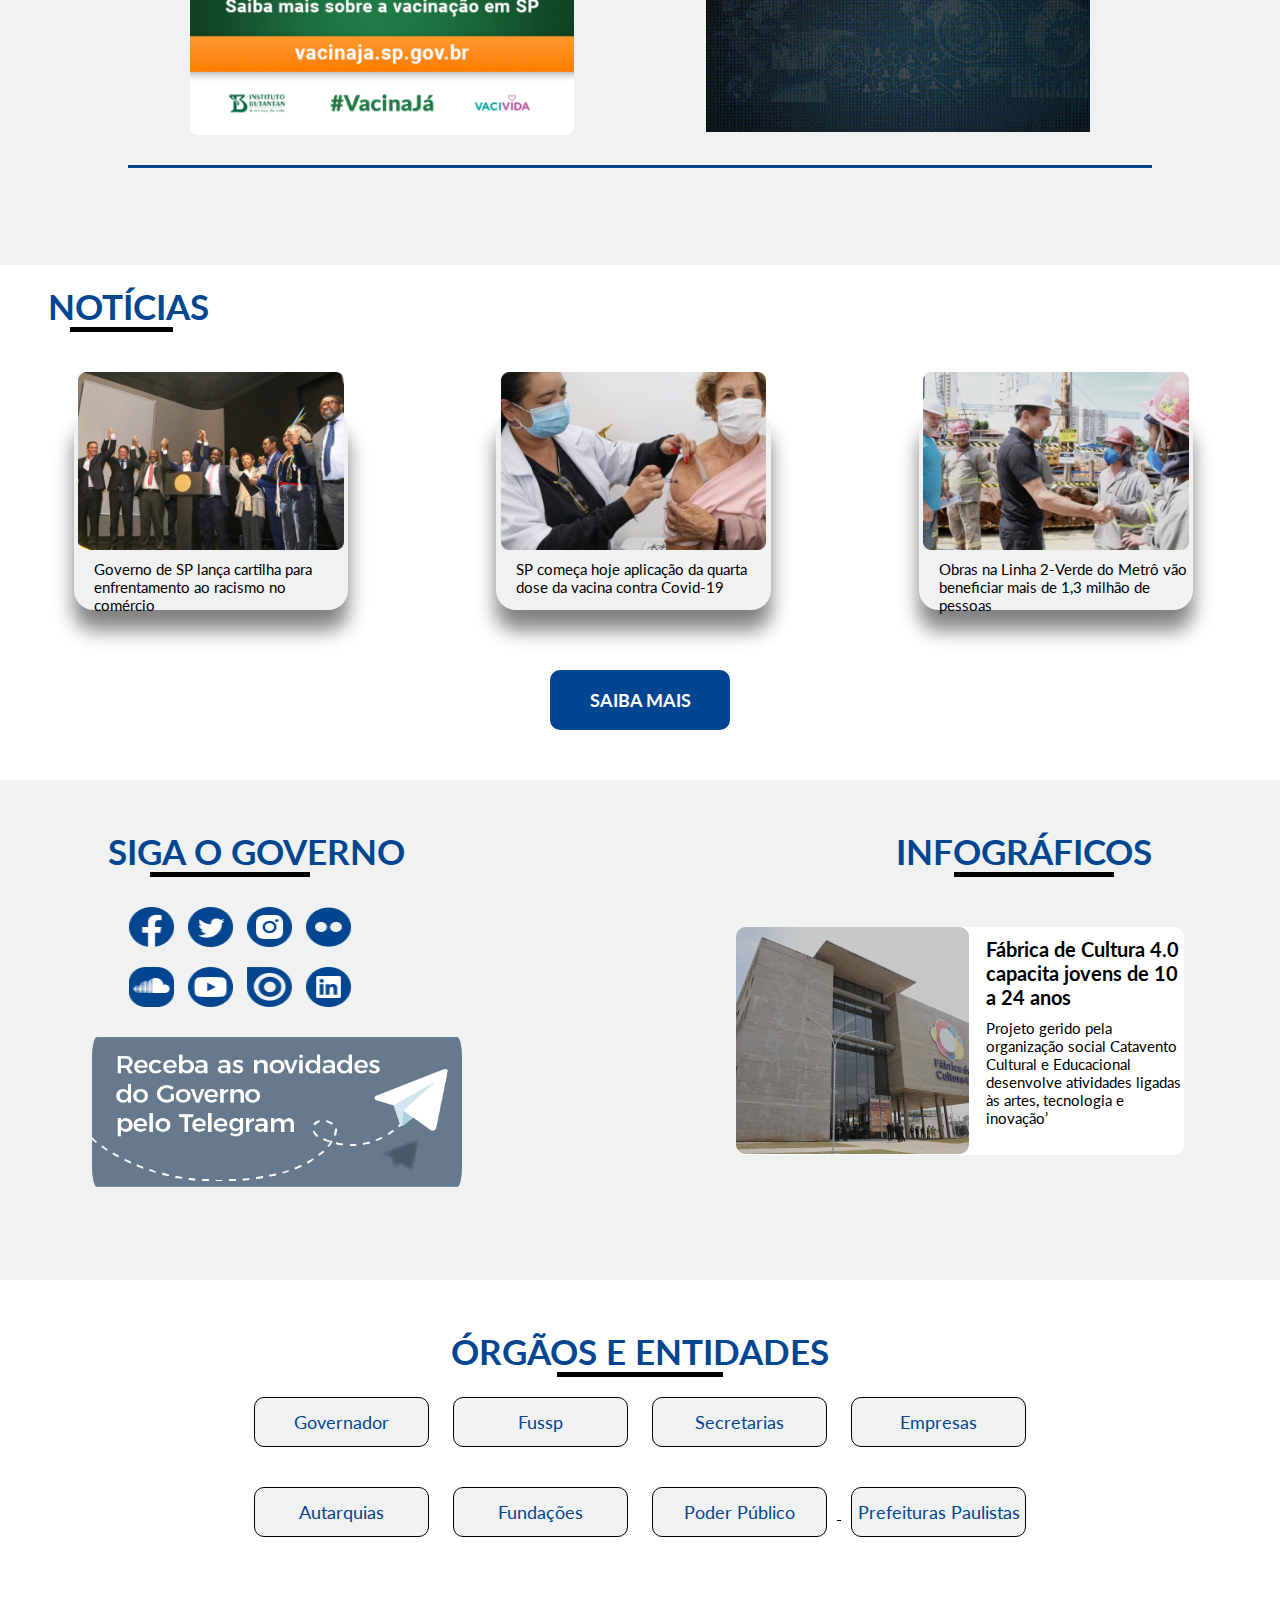
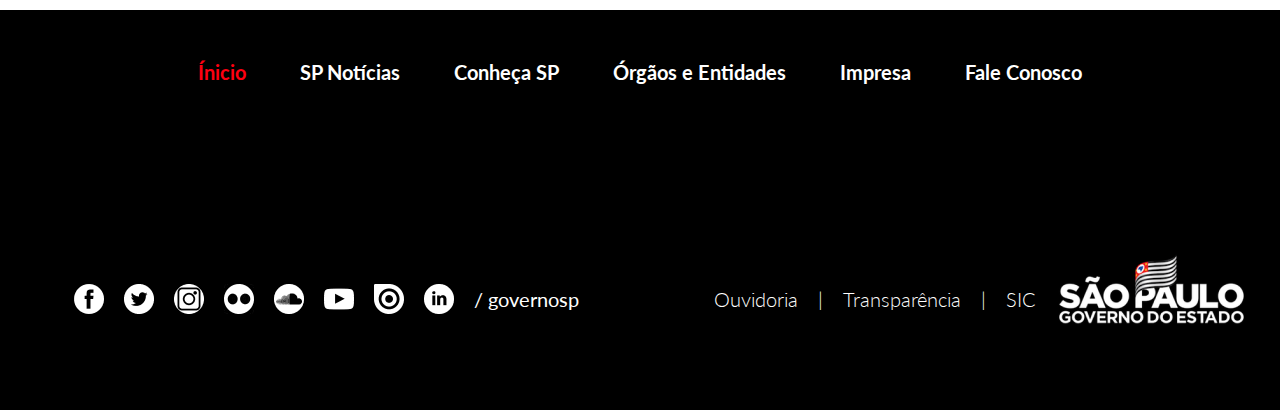
==== commit 575fcf2c: "Update index.html" ====
--- a/index.html
+++ b/index.html
@@ -293,9 +293,9 @@
                     <a href="https://www.twitter.com/governosp/" target="_blank"><img src="imagens/twitter-branco.png"></a>
                     <a href="https://www.instagram.com/governosp/" target="_blank"><img src="imagens/instagram-branco.png"></a>
                     <a href="https://www.flickr.com/governosp/" target="_blank"><img src="imagens/flickr-branco.png"></a>
-                    <a href="https://soundcloud.com/governosp/" target="_blank"><img src="imagens/soundclound-branco.png"></a>
+                    <a href="https://soundcloud.com/governosp/" target="_blank"><img src="imagens/soundcloud-branco.png"></a>
                     <a href="https://www.youtube.com/governosp/" target="_blank"><img src="imagens/youtube-branco.png"></a>
-                    <a href="https://www.issuu.com/governosp/" target="_blank"><img src="imagens/aaaaa-branco.png"></a>
+                    <a href="https://www.issuu.com/governosp/" target="_blank"><img src="imagens/issuu-branco.png"></a>
                     <a href="https://www.linkedin.com/company/governosp/" target="_blank"><img src="imagens/linkedin-branco.png"></a>
                     <p> / governosp </p>
                 </div>
@@ -314,4 +314,4 @@
         </main>
         <script src="js/menu.js"></script>
     </body>
-</html>+</html>
